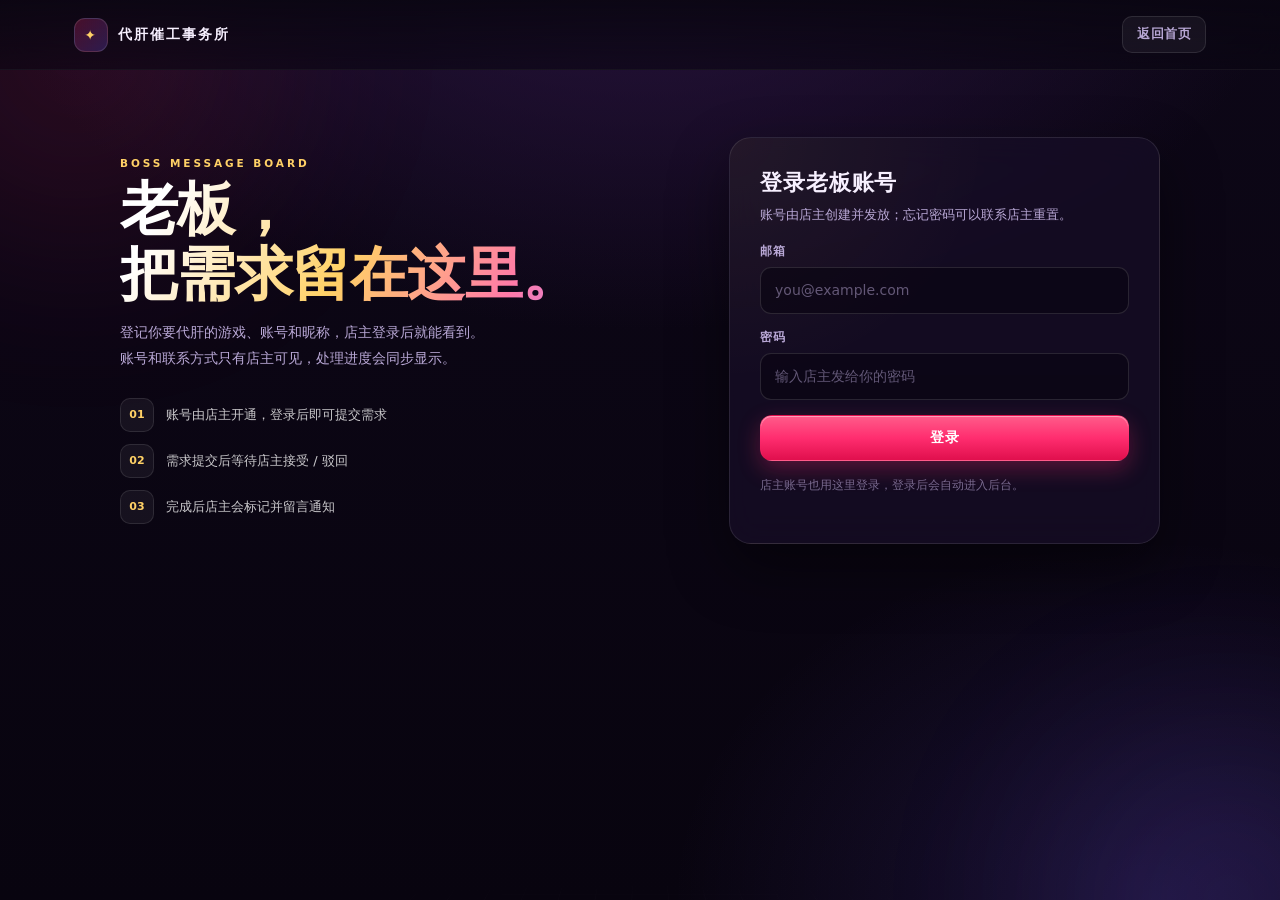
==== messages.html @ 962cdbca "Add files via upload" ====
<!DOCTYPE html>
<html lang="zh-CN">
<head>
  <meta charset="UTF-8">
  <meta name="viewport" content="width=device-width, initial-scale=1, viewport-fit=cover">
  <meta name="theme-color" content="#0a0612">
  <meta name="robots" content="noindex, nofollow">
  <meta name="description" content="老板代肝需求留言板：登记游戏、账号、昵称和需求，店主处理后可查看进度。">
  <link rel="icon" href="data:image/svg+xml,%3Csvg xmlns='http://www.w3.org/2000/svg' viewBox='0 0 32 29'%3E%3Cpath fill='%23ff2d6f' d='M16 28S2 18 2 9.5C2 4.8 5.8 1 10.5 1c2.6 0 4.6 1.2 5.5 2.6C16.9 2.2 18.9 1 21.5 1 26.2 1 30 4.8 30 9.5 30 18 16 28 16 28Z'/%3E%3C/svg%3E">
  <title>老板留言 · 代肝催工事务所</title>
  <link rel="stylesheet" href="messages.css">
</head>
<body>
  <div class="bg" aria-hidden="true">
    <div class="bg-grid"></div>
    <div class="bg-glow g1"></div>
    <div class="bg-glow g2"></div>
  </div>

  <header class="nav">
    <div class="nav-inner">
      <a class="nav-brand" href="index.html">
        <span class="nav-mark">✦</span>
        <span>代肝催工事务所</span>
      </a>
      <div class="nav-right">
        <span class="nav-user" id="navUser" hidden></span>
        <button class="btn btn-ghost btn-sm" id="logoutBtn" type="button" hidden>退出登录</button>
        <a class="btn btn-ghost btn-sm" href="index.html">返回首页</a>
      </div>
    </div>
  </header>

  <main class="page">
    <!-- 载入中 -->
    <section class="panel state-panel" id="loadingView">
      <span class="spinner" aria-hidden="true"></span>
      <p>正在连接留言服务…</p>
    </section>

    <!-- 未登录 -->
    <section class="auth-layout" id="authView" hidden>
      <div class="auth-intro">
        <p class="eyebrow">BOSS MESSAGE BOARD</p>
        <h1>老板，<br>把需求留在这里。</h1>
        <p class="lead">
          登记你要代肝的游戏、账号和昵称，店主登录后就能看到。<br>
          账号和联系方式只有店主可见，处理进度会同步显示。
        </p>
        <ul class="feature-list">
          <li><span>01</span> 账号由店主开通，登录后即可提交需求</li>
          <li><span>02</span> 需求提交后等待店主接受 / 驳回</li>
          <li><span>03</span> 完成后店主会标记并留言通知</li>
        </ul>
      </div>

      <div class="panel auth-panel">
        <h2 class="auth-title">登录老板账号</h2>
        <p class="auth-sub">账号由店主创建并发放；忘记密码可以联系店主重置。</p>

        <form class="form" id="loginForm" novalidate>
          <label class="field">
            <span>邮箱</span>
            <input type="email" name="email" autocomplete="email" placeholder="you@example.com" required>
          </label>
          <label class="field">
            <span>密码</span>
            <input type="password" name="password" autocomplete="current-password" placeholder="输入店主发给你的密码" required>
          </label>
          <button class="btn btn-primary" type="submit">登录</button>
          <p class="form-hint">店主账号也用这里登录，登录后会自动进入后台。</p>
        </form>

        <p class="form-msg" id="authMsg" role="status"></p>
      </div>
    </section>

    <!-- 老板视图 -->
    <section id="bossView" hidden>
      <div class="page-head">
        <div>
          <p class="eyebrow">BOSS CONSOLE</p>
          <h1>老板留言板</h1>
          <p class="page-sub" id="bossWelcome"></p>
        </div>
        <button class="btn btn-ghost" id="bossRefresh" type="button">刷新</button>
      </div>

      <div class="boss-grid">
        <div class="panel form-panel">
          <h2>提交代肝需求</h2>
          <p class="panel-sub">带 <span class="req">*</span> 的为必填；账号信息只有店主能看到。</p>
          <form class="form" id="requestForm" novalidate>
            <div class="field-row">
              <label class="field">
                <span>游戏名称 <span class="req">*</span></span>
                <input type="text" name="game_name" maxlength="40" placeholder="王者荣耀 / 原神 / 三角洲" required>
              </label>
              <label class="field">
                <span>游戏昵称 <span class="req">*</span></span>
                <input type="text" name="game_nickname" maxlength="40" placeholder="游戏里显示的名字" required>
              </label>
            </div>
            <label class="field">
              <span>游戏账号 <span class="req">*</span></span>
              <input type="text" name="game_account" maxlength="80" placeholder="登录用的账号 / 手机号 / UID" required>
            </label>
            <label class="field">
              <span>代肝需求 / 目标</span>
              <textarea name="demand" rows="3" maxlength="500" placeholder="例如：上王者、刷满体力、打完活动、指定段位…"></textarea>
            </label>
            <div class="field-row">
              <label class="field">
                <span>联系方式</span>
                <input type="text" name="contact" maxlength="80" placeholder="微信 / QQ">
              </label>
              <label class="field">
                <span>截止时间</span>
                <input type="date" name="deadline">
              </label>
            </div>
            <label class="field">
              <span>备注 / 截图说明</span>
              <textarea name="note" rows="2" maxlength="500" placeholder="区服、段位、预算或其它说明"></textarea>
            </label>
            <label class="field">
              <span>截图（可选）</span>
              <input type="file" id="requestImage" accept="image/png,image/jpeg,image/webp" class="file-input">
              <small class="form-hint" id="requestImageHint">支持 JPG / PNG / WebP，自动压缩，只有店主能看到。</small>
            </label>
            <button class="btn btn-primary" type="submit">提交需求</button>
            <p class="form-msg" id="requestMsg" role="status"></p>
          </form>
        </div>

        <div class="panel list-panel">
          <div class="list-head">
            <h2>我的需求</h2>
            <span class="count" id="myCount">0 条</span>
          </div>
          <div class="request-list" id="myList">
            <p class="empty">还没有提交过需求。</p>
          </div>
          <div class="load-more">
            <button class="btn btn-ghost btn-sm" id="bossMore" type="button" hidden>加载更多</button>
          </div>
        </div>
      </div>
    </section>

    <!-- 店主后台 -->
    <section id="ownerView" hidden>
      <div class="page-head">
        <div>
          <p class="eyebrow">OWNER DASHBOARD</p>
          <h1>店主后台</h1>
          <p class="page-sub" id="ownerWelcome"></p>
        </div>
        <button class="btn btn-ghost" id="ownerRefresh" type="button">刷新</button>
      </div>

      <div class="admin-bar">
        <div class="filters" id="filters">
          <button class="filter is-active" type="button" data-filter="all">全部 <span id="countAll">0</span></button>
          <button class="filter" type="button" data-filter="pending">待审核 <span id="countPending">0</span></button>
          <button class="filter" type="button" data-filter="accepted">已接受 <span id="countAccepted">0</span></button>
          <button class="filter" type="button" data-filter="rejected">已驳回 <span id="countRejected">0</span></button>
          <button class="filter" type="button" data-filter="completed">已完成 <span id="countCompleted">0</span></button>
        </div>
      </div>

      <div class="panel owner-help">
        <div>
          <b>老板账号由你创建后发放</b>
          <p>在 Supabase 后台打开「Authentication → Users → Add user」，填老板邮箱和密码并勾选 Auto Confirm，然后把邮箱+密码发给老板。老板打开本页登录即可提交需求。</p>
        </div>
        <a class="btn btn-ghost btn-sm" href="https://supabase.com/dashboard/project/hxxqacdeioshtvzhgroj/auth/users" target="_blank" rel="noreferrer">打开用户管理 →</a>
      </div>

      <div class="panel accounts-panel">
        <div class="list-head">
          <h2>老板账号</h2>
          <span class="count" id="bossAccountCount">0 个</span>
        </div>
        <p class="panel-sub">老板忘记密码时，直接这里重置；把新密码发给老板即可。</p>
        <div class="account-list" id="bossAccounts">
          <p class="empty">还没有老板账号。</p>
        </div>
      </div>

      <div class="request-list admin-list" id="adminList">
        <p class="empty">还没有老板留言。</p>
      </div>
      <div class="load-more">
        <button class="btn btn-ghost btn-sm" id="ownerMore" type="button" hidden>加载更多</button>
      </div>
    </section>
  </main>

  <div class="toast" id="toast" role="status" aria-live="polite"></div>

  <div class="modal" id="resetModal" hidden>
    <div class="modal-backdrop" data-close="1"></div>
    <div class="modal-card" role="dialog" aria-modal="true" aria-labelledby="resetTitle">
      <h3 id="resetTitle">重置老板密码</h3>
      <p class="modal-sub" id="resetTarget"></p>
      <form class="form" id="resetForm" novalidate>
        <label class="field">
          <span>新密码</span>
          <input type="password" id="resetPassword" minlength="6" autocomplete="new-password" placeholder="至少 6 位" required>
        </label>
        <label class="field">
          <span>确认新密码</span>
          <input type="password" id="resetConfirm" minlength="6" autocomplete="new-password" placeholder="再输一次" required>
        </label>
        <p class="form-msg" id="resetMsg" role="status"></p>
        <div class="modal-actions">
          <button class="btn btn-ghost" type="button" id="resetCancel">取消</button>
          <button class="btn btn-primary" type="submit">确认重置</button>
        </div>
      </form>
    </div>
  </div>

  <script src="vendor/supabase.js"></script>
  <script src="assets/supabase-config.js"></script>
  <script src="messages.js"></script>
</body>
</html>
---- messages.css ----
/* ============================================================
   老板留言板 / 店主后台
   ============================================================ */

:root {
  --pink: #ff2d6f;
  --pink-soft: #ff7aa8;
  --gold: #ffd166;
  --violet: #7c5cff;
  --mint: #2ee6c5;
  --blue: #6ea8ff;
  --danger: #ff5c7a;
  --ok: #34d399;
  --text: #f7f0ff;
  --muted: #b9a8d6;
  --panel: rgba(22, 13, 38, 0.78);
  --line: rgba(255, 255, 255, 0.1);
}

* { box-sizing: border-box; }

[hidden] { display: none !important; }

html { height: 100%; }

body {
  margin: 0;
  min-height: 100vh;
  min-height: 100svh;
  color: var(--text);
  font-family: "Segoe UI", "Microsoft YaHei", "PingFang SC", "Hiragino Sans GB", system-ui, -apple-system, sans-serif;
  background:
    radial-gradient(1100px 700px at 50% -10%, #2a1440 0%, transparent 60%),
    radial-gradient(800px 600px at 90% 100%, rgba(124, 92, 255, 0.16) 0%, transparent 60%),
    linear-gradient(180deg, #0d0717 0%, #08040f 100%);
  -webkit-font-smoothing: antialiased;
}

.bg {
  position: fixed;
  inset: 0;
  z-index: -1;
  overflow: hidden;
  pointer-events: none;
}

.bg-grid {
  position: absolute;
  left: -20%;
  right: -20%;
  bottom: -12%;
  height: 85%;
  background-image:
    linear-gradient(rgba(255, 255, 255, 0.05) 1px, transparent 1px),
    linear-gradient(90deg, rgba(255, 255, 255, 0.05) 1px, transparent 1px);
  background-size: 52px 52px;
  transform: perspective(700px) rotateX(62deg);
  transform-origin: 50% 100%;
  -webkit-mask-image: radial-gradient(ellipse 62% 72% at 50% 100%, #000 18%, transparent 72%);
  mask-image: radial-gradient(ellipse 62% 72% at 50% 100%, #000 18%, transparent 72%);
  opacity: 0.55;
}

.bg-glow {
  position: absolute;
  border-radius: 50%;
  filter: blur(100px);
  opacity: 0.4;
}

.bg-glow.g1 {
  width: 44vmax;
  height: 44vmax;
  left: -16vmax;
  top: -18vmax;
  background: radial-gradient(circle, rgba(255, 45, 111, 0.5), transparent 65%);
}

.bg-glow.g2 {
  width: 40vmax;
  height: 40vmax;
  right: -16vmax;
  bottom: -20vmax;
  background: radial-gradient(circle, rgba(124, 92, 255, 0.5), transparent 65%);
}

/* ============ 顶部导航 ============ */

.nav {
  position: sticky;
  top: 0;
  z-index: 30;
  width: 100%;
  background: linear-gradient(180deg, rgba(10, 6, 18, 0.92), rgba(10, 6, 18, 0.6));
  backdrop-filter: blur(14px);
  -webkit-backdrop-filter: blur(14px);
  border-bottom: 1px solid rgba(255, 255, 255, 0.05);
}

.nav-inner {
  display: flex;
  align-items: center;
  justify-content: space-between;
  gap: 14px;
  max-width: 1180px;
  margin: 0 auto;
  padding: 16px 24px;
}

.nav-brand {
  display: inline-flex;
  align-items: center;
  gap: 10px;
  color: var(--text);
  text-decoration: none;
  font-size: 14px;
  font-weight: 800;
  letter-spacing: 0.14em;
  white-space: nowrap;
}

.nav-mark {
  display: grid;
  place-items: center;
  width: 34px;
  height: 34px;
  border-radius: 11px;
  color: var(--gold);
  background: linear-gradient(135deg, rgba(255, 45, 111, 0.24), rgba(124, 92, 255, 0.24));
  border: 1px solid rgba(255, 255, 255, 0.12);
}

.nav-right {
  display: flex;
  align-items: center;
  gap: 9px;
  min-width: 0;
}

.nav-user {
  max-width: 240px;
  overflow: hidden;
  text-overflow: ellipsis;
  white-space: nowrap;
  font-size: 12.5px;
  color: var(--muted);
  padding: 7px 12px;
  border-radius: 999px;
  border: 1px solid var(--line);
  background: rgba(255, 255, 255, 0.04);
}

/* ============ 通用 ============ */

.page {
  position: relative;
  max-width: 1180px;
  margin: 0 auto;
  padding: 22px 24px 80px;
}

.panel {
  border-radius: 22px;
  border: 1px solid var(--line);
  background:
    radial-gradient(120% 120% at 0% 0%, rgba(255, 209, 102, 0.06), transparent 50%),
    var(--panel);
  box-shadow: 0 24px 60px rgba(0, 0, 0, 0.45);
  backdrop-filter: blur(16px);
  -webkit-backdrop-filter: blur(16px);
}

.eyebrow {
  margin: 0 0 8px;
  font-size: 10.5px;
  font-weight: 800;
  letter-spacing: 0.28em;
  color: var(--gold);
}

h1, h2, h3, p { margin-top: 0; }

h1 {
  margin-bottom: 12px;
  font-size: clamp(28px, 4vw, 44px);
  line-height: 1.15;
  letter-spacing: -0.01em;
}

h2 {
  margin-bottom: 4px;
  font-size: 19px;
  letter-spacing: 0.04em;
}

.page-head {
  display: flex;
  align-items: flex-end;
  justify-content: space-between;
  gap: 18px;
  margin-bottom: 22px;
}

.page-head h1 { margin-bottom: 6px; }

.page-sub {
  margin: 0;
  color: var(--muted);
  font-size: 13.5px;
  line-height: 1.6;
}

.panel-sub {
  margin: 4px 0 18px;
  color: var(--muted);
  font-size: 12.5px;
  line-height: 1.6;
}

.req { color: var(--pink-soft); }

.empty {
  margin: 0;
  padding: 28px 8px;
  text-align: center;
  color: var(--muted);
  font-size: 13px;
}

.count {
  color: var(--muted);
  font-size: 12px;
}

/* ============ 按钮 ============ */

.btn {
  display: inline-flex;
  align-items: center;
  justify-content: center;
  gap: 8px;
  padding: 12px 20px;
  border-radius: 12px;
  border: 1px solid transparent;
  font-family: inherit;
  font-size: 14px;
  font-weight: 700;
  letter-spacing: 0.04em;
  cursor: pointer;
  text-decoration: none;
  transition: transform 0.12s ease, filter 0.2s ease, background 0.2s ease, border-color 0.2s ease;
}

.btn:active { transform: translateY(1px); }

.btn:disabled {
  opacity: 0.55;
  cursor: not-allowed;
  transform: none;
}

.btn-primary {
  width: 100%;
  padding: 13px 20px;
  color: #fff;
  background: linear-gradient(180deg, #ff5c8a, #ff2d6f 50%, #e00f4d);
  box-shadow: 0 8px 22px rgba(255, 45, 111, 0.3), inset 0 1px 0 rgba(255, 255, 255, 0.4);
}

.btn-primary:hover { filter: brightness(1.08); }

.btn-ghost {
  color: var(--muted);
  background: rgba(255, 255, 255, 0.05);
  border-color: var(--line);
}

.btn-ghost:hover {
  color: #fff;
  border-color: rgba(255, 255, 255, 0.25);
  background: rgba(255, 255, 255, 0.08);
}

.btn-sm {
  padding: 9px 14px;
  border-radius: 10px;
  font-size: 12.5px;
}

.btn-ok {
  color: #031a13;
  background: linear-gradient(180deg, #6ff0c7, #34d399);
  border-color: rgba(52, 211, 153, 0.5);
}

.btn-blue {
  color: #06152b;
  background: linear-gradient(180deg, #9cc5ff, #6ea8ff);
  border-color: rgba(110, 168, 255, 0.5);
}

.btn-danger {
  color: #fff;
  background: linear-gradient(180deg, #ff7d96, #ff4d6d);
  border-color: rgba(255, 92, 122, 0.5);
}

/* ============ 表单 ============ */

.form {
  display: flex;
  flex-direction: column;
  gap: 15px;
}

.field {
  display: flex;
  flex-direction: column;
  gap: 7px;
  min-width: 0;
}

.field > span {
  font-size: 12px;
  font-weight: 700;
  letter-spacing: 0.06em;
  color: var(--muted);
}

.field input,
.field textarea,
.req-note-input {
  width: 100%;
  padding: 12px 14px;
  border-radius: 11px;
  border: 1px solid rgba(255, 255, 255, 0.12);
  background: rgba(8, 4, 16, 0.55);
  color: var(--text);
  font-family: inherit;
  font-size: 14px;
  line-height: 1.5;
  outline: none;
  transition: border-color 0.2s ease, box-shadow 0.2s ease, background 0.2s ease;
}

.field input::placeholder,
.field textarea::placeholder,
.req-note-input::placeholder {
  color: rgba(185, 168, 214, 0.5);
}

.field input:focus,
.field textarea:focus,
.req-note-input:focus {
  border-color: rgba(255, 122, 168, 0.7);
  box-shadow: 0 0 0 3px rgba(255, 45, 111, 0.15);
  background: rgba(8, 4, 16, 0.8);
}

.field textarea { resize: vertical; }

.file-input {
  padding: 10px 12px;
  cursor: pointer;
  color: var(--muted);
  font-size: 12px;
}

.file-input::file-selector-button {
  margin-right: 10px;
  padding: 7px 12px;
  border: 1px solid rgba(255, 255, 255, 0.16);
  border-radius: 8px;
  background: rgba(255, 255, 255, 0.07);
  color: var(--text);
  font-family: inherit;
  font-size: 12px;
  cursor: pointer;
}

.file-input::file-selector-button:hover {
  background: rgba(255, 255, 255, 0.12);
}

.load-more {
  display: flex;
  justify-content: center;
  margin-top: 14px;
}

.req-image { margin-top: 10px; }

.req-image img {
  display: block;
  width: min(100%, 380px);
  max-height: 260px;
  object-fit: cover;
  border-radius: 10px;
  border: 1px solid rgba(255, 255, 255, 0.12);
}

.review-box {
  margin: 12px 0;
  padding: 12px;
  border-radius: 12px;
  border: 1px solid rgba(255, 209, 102, 0.18);
  background: rgba(255, 209, 102, 0.045);
}

.review-title {
  margin-bottom: 8px;
  font-size: 11px;
  letter-spacing: 0.14em;
  color: var(--gold);
}

.review-stars {
  display: flex;
  gap: 4px;
  margin-bottom: 8px;
}

.review-stars button {
  padding: 0 2px;
  border: 0;
  background: transparent;
  color: rgba(255, 255, 255, 0.2);
  font-size: 22px;
  line-height: 1;
  cursor: pointer;
  transition: color 0.15s ease, transform 0.15s ease;
}

.review-stars button:hover,
.review-stars button.is-on {
  color: var(--gold);
  transform: translateY(-1px);
}

.review-text {
  width: 100%;
  min-height: 54px;
  margin-bottom: 8px;
  padding: 9px 11px;
  border-radius: 9px;
  border: 1px solid rgba(255, 255, 255, 0.12);
  background: rgba(8, 4, 16, 0.55);
  color: var(--text);
  font-family: inherit;
  font-size: 12.5px;
  resize: vertical;
}

.review-view {
  margin: 12px 0;
  padding: 10px 12px;
  border-radius: 10px;
  border: 1px solid rgba(255, 209, 102, 0.16);
  background: rgba(255, 209, 102, 0.05);
  font-size: 12.5px;
  line-height: 1.6;
}

.review-view b {
  display: block;
  margin-bottom: 3px;
  color: var(--gold);
  font-size: 11px;
  letter-spacing: 0.1em;
}

.review-view .review-score {
  margin-left: 8px;
  color: var(--gold);
  font-size: 13px;
  letter-spacing: 0.05em;
}

.field-row {
  display: grid;
  grid-template-columns: 1fr 1fr;
  gap: 14px;
}

.form-hint {
  margin: 0;
  font-size: 11.5px;
  line-height: 1.6;
  color: rgba(185, 168, 214, 0.6);
}

.form-msg {
  margin: 0;
  min-height: 18px;
  font-size: 12.5px;
  line-height: 1.5;
  color: var(--muted);
}

.form-msg.is-error { color: #ff8aa0; }
.form-msg.is-ok { color: var(--mint); }

/* ============ 登录 / 注册 ============ */

.auth-layout {
  display: grid;
  grid-template-columns: minmax(0, 1.05fr) minmax(0, 0.85fr);
  align-items: center;
  gap: clamp(28px, 6vw, 80px);
  max-width: 1040px;
  margin: 0 auto;
  padding: clamp(22px, 5vh, 60px) 0 40px;
}

.auth-intro h1 {
  font-size: clamp(34px, 5vw, 58px);
  line-height: 1.12;
  background: linear-gradient(120deg, #fff 10%, #ffd166 45%, #ff7aa8 75%, #b98bff 100%);
  -webkit-background-clip: text;
  background-clip: text;
  color: transparent;
}

.auth-intro .lead {
  max-width: 460px;
  color: var(--muted);
  font-size: 14px;
  line-height: 1.9;
}

.feature-list {
  margin: 26px 0 0;
  padding: 0;
  list-style: none;
  display: flex;
  flex-direction: column;
  gap: 12px;
}

.feature-list li {
  display: flex;
  align-items: center;
  gap: 12px;
  font-size: 13px;
  color: rgba(255, 255, 255, 0.78);
}

.feature-list span {
  display: grid;
  place-items: center;
  flex: none;
  width: 34px;
  height: 34px;
  border-radius: 10px;
  background: rgba(255, 255, 255, 0.05);
  border: 1px solid var(--line);
  color: var(--gold);
  font-size: 11px;
  font-weight: 800;
}

.auth-panel {
  width: 100%;
  max-width: 470px;
  margin-left: auto;
  padding: clamp(22px, 3vw, 30px);
}

.auth-title {
  margin: 0 0 6px;
  font-size: 22px;
  letter-spacing: 0.04em;
}

.auth-sub {
  margin: 0 0 18px;
  color: var(--muted);
  font-size: 12.5px;
  line-height: 1.7;
}

.tabs {
  display: grid;
  grid-template-columns: 1fr 1fr;
  gap: 4px;
  padding: 4px;
  margin-bottom: 20px;
  border-radius: 12px;
  background: rgba(8, 4, 16, 0.5);
  border: 1px solid var(--line);
}

.tab {
  padding: 10px;
  border: 0;
  border-radius: 9px;
  background: transparent;
  color: var(--muted);
  font-family: inherit;
  font-size: 13.5px;
  font-weight: 700;
  cursor: pointer;
  transition: background 0.2s ease, color 0.2s ease;
}

.tab.is-active {
  color: #fff;
  background: linear-gradient(180deg, rgba(255, 92, 138, 0.28), rgba(255, 45, 111, 0.16));
  box-shadow: inset 0 0 0 1px rgba(255, 122, 168, 0.35);
}

/* ============ 老板视图 ============ */

.boss-grid {
  display: grid;
  grid-template-columns: minmax(0, 420px) minmax(0, 1fr);
  align-items: start;
  gap: 20px;
}

.form-panel {
  padding: 24px;
  position: sticky;
  top: 84px;
}

.list-panel {
  padding: 24px;
  min-height: 320px;
}

.list-head {
  display: flex;
  align-items: center;
  justify-content: space-between;
  gap: 12px;
  margin-bottom: 16px;
}

.list-head h2 { margin: 0; }

.request-list {
  display: flex;
  flex-direction: column;
  gap: 14px;
}

/* ============ 需求卡片 ============ */

.req-card {
  position: relative;
  padding: 18px 18px 14px;
  border-radius: 16px;
  border: 1px solid rgba(255, 255, 255, 0.1);
  background: rgba(255, 255, 255, 0.035);
  overflow: hidden;
}

.req-card::before {
  content: "";
  position: absolute;
  left: 0;
  top: 0;
  bottom: 0;
  width: 3px;
  background: var(--muted);
  opacity: 0.5;
}

.req-card[data-status="pending"]::before { background: var(--gold); opacity: 1; }
.req-card[data-status="accepted"]::before { background: var(--blue); opacity: 1; }
.req-card[data-status="rejected"]::before { background: var(--danger); opacity: 1; }
.req-card[data-status="completed"]::before { background: var(--ok); opacity: 1; }

.req-top {
  display: flex;
  align-items: flex-start;
  justify-content: space-between;
  gap: 12px;
  margin-bottom: 12px;
}

.req-game {
  font-size: 15.5px;
  font-weight: 800;
  letter-spacing: 0.02em;
}

.req-nick {
  color: var(--pink-soft);
  font-weight: 700;
}

.req-sub {
  margin-top: 4px;
  font-size: 11.5px;
  color: var(--muted);
  word-break: break-all;
}

.req-sub b { color: rgba(255, 255, 255, 0.85); }

.badge {
  flex: none;
  padding: 5px 10px;
  border-radius: 999px;
  font-size: 11px;
  font-weight: 800;
  letter-spacing: 0.06em;
  white-space: nowrap;
  border: 1px solid transparent;
}

.badge-pending { color: #ffe3a6; background: rgba(255, 209, 102, 0.12); border-color: rgba(255, 209, 102, 0.3); }
.badge-accepted { color: #cfe2ff; background: rgba(110, 168, 255, 0.14); border-color: rgba(110, 168, 255, 0.3); }
.badge-rejected { color: #ffc2ce; background: rgba(255, 92, 122, 0.14); border-color: rgba(255, 92, 122, 0.3); }
.badge-completed { color: #b6f7e3; background: rgba(52, 211, 153, 0.14); border-color: rgba(52, 211, 153, 0.3); }

.req-fields {
  display: grid;
  grid-template-columns: 1fr 1fr;
  gap: 9px 16px;
  margin-bottom: 12px;
}

.req-field {
  min-width: 0;
  font-size: 12.5px;
  line-height: 1.55;
}

.req-field.wide { grid-column: 1 / -1; }

.req-field > span {
  display: block;
  margin-bottom: 2px;
  font-size: 10.5px;
  letter-spacing: 0.14em;
  color: rgba(185, 168, 214, 0.65);
}

.req-field > b {
  display: block;
  font-weight: 500;
  color: rgba(255, 255, 255, 0.9);
  word-break: break-word;
  white-space: pre-wrap;
}

.req-field > b.is-empty {
  color: rgba(185, 168, 214, 0.4);
  font-weight: 400;
}

.req-note {
  margin: 0 0 12px;
  padding: 10px 12px;
  border-radius: 10px;
  background: rgba(255, 209, 102, 0.06);
  border: 1px solid rgba(255, 209, 102, 0.16);
  font-size: 12.5px;
  line-height: 1.6;
  color: rgba(255, 255, 255, 0.85);
  white-space: pre-wrap;
  word-break: break-word;
}

.req-note b {
  color: var(--gold);
  font-size: 11px;
  letter-spacing: 0.1em;
  display: block;
  margin-bottom: 3px;
}

.req-actions {
  display: flex;
  flex-direction: column;
  gap: 10px;
  padding-top: 12px;
  border-top: 1px dashed rgba(255, 255, 255, 0.1);
  margin-bottom: 12px;
}

.req-note-input {
  min-height: 64px;
  font-size: 12.5px;
  padding: 10px 12px;
}

.req-btns {
  display: flex;
  flex-wrap: wrap;
  gap: 8px;
}

.req-footer {
  display: flex;
  flex-wrap: wrap;
  gap: 6px 14px;
  font-size: 11px;
  color: rgba(185, 168, 214, 0.55);
}

/* ============ 店主后台 ============ */

.owner-help {
  display: flex;
  align-items: center;
  justify-content: space-between;
  gap: 18px;
  margin-bottom: 16px;
  padding: 15px 18px;
  border-color: rgba(255, 209, 102, 0.22);
  background:
    radial-gradient(120% 160% at 0% 0%, rgba(255, 209, 102, 0.1), transparent 55%),
    var(--panel);
}

.owner-help b {
  display: block;
  margin-bottom: 4px;
  color: var(--gold);
  font-size: 13px;
  letter-spacing: 0.04em;
}

.owner-help p {
  margin: 0;
  color: var(--muted);
  font-size: 12px;
  line-height: 1.7;
}

.owner-help .btn { flex: none; }

/* 老板账号 */
.accounts-panel {
  margin-bottom: 16px;
  padding: 18px 20px;
}

.accounts-panel .panel-sub { margin-bottom: 12px; }

.account-list {
  display: flex;
  flex-direction: column;
  gap: 8px;
}

.account-row {
  display: flex;
  align-items: center;
  justify-content: space-between;
  gap: 12px;
  padding: 10px 12px;
  border-radius: 12px;
  border: 1px solid rgba(255, 255, 255, 0.08);
  background: rgba(255, 255, 255, 0.03);
}

.account-main { min-width: 0; }

.account-name {
  font-size: 13.5px;
  font-weight: 700;
  color: rgba(255, 255, 255, 0.92);
}

.account-email {
  margin-top: 2px;
  font-size: 11.5px;
  color: var(--muted);
  word-break: break-all;
}

.account-row .btn { flex: none; }

/* 重置密码弹窗 */
.modal {
  position: fixed;
  inset: 0;
  z-index: 80;
  display: grid;
  place-items: center;
  padding: 20px;
}

.modal-backdrop {
  position: absolute;
  inset: 0;
  background: rgba(4, 2, 10, 0.74);
  backdrop-filter: blur(6px);
  -webkit-backdrop-filter: blur(6px);
}

.modal-card {
  position: relative;
  width: min(92vw, 430px);
  padding: 22px;
  border-radius: 18px;
  border: 1px solid var(--line);
  background:
    radial-gradient(120% 140% at 0% 0%, rgba(255, 209, 102, 0.1), transparent 50%),
    var(--panel);
  box-shadow: 0 30px 80px rgba(0, 0, 0, 0.7);
}

.modal-card h3 {
  margin: 0 0 6px;
  font-size: 18px;
  letter-spacing: 0.04em;
}

.modal-sub {
  margin: 0 0 16px;
  color: var(--muted);
  font-size: 12.5px;
  line-height: 1.6;
  word-break: break-all;
}

.modal-actions {
  display: flex;
  justify-content: flex-end;
  gap: 10px;
  margin-top: 2px;
}

.modal-actions .btn { width: auto; }

.admin-bar {
  display: flex;
  align-items: center;
  justify-content: space-between;
  gap: 12px;
  margin-bottom: 18px;
}

.filters {
  display: flex;
  flex-wrap: wrap;
  gap: 7px;
}

.filter {
  display: inline-flex;
  align-items: center;
  gap: 7px;
  padding: 8px 13px;
  border-radius: 999px;
  border: 1px solid var(--line);
  background: rgba(255, 255, 255, 0.04);
  color: var(--muted);
  font-family: inherit;
  font-size: 12px;
  font-weight: 700;
  cursor: pointer;
  transition: color 0.2s ease, background 0.2s ease, border-color 0.2s ease;
}

.filter span {
  color: rgba(255, 255, 255, 0.65);
  font-weight: 800;
}

.filter:hover { color: #fff; border-color: rgba(255, 255, 255, 0.25); }

.filter.is-active {
  color: #fff;
  border-color: rgba(255, 122, 168, 0.6);
  background: rgba(255, 45, 111, 0.14);
}

.admin-list {
  display: grid;
  grid-template-columns: repeat(auto-fill, minmax(min(100%, 430px), 1fr));
  gap: 16px;
  align-items: start;
}

.admin-list .req-card { height: 100%; }

/* ============ 载入 / Toast ============ */

.state-panel {
  max-width: 420px;
  margin: 14vh auto 0;
  padding: 34px 26px;
  text-align: center;
  color: var(--muted);
  font-size: 13px;
}

.state-panel p { margin: 14px 0 0; }

.spinner {
  display: inline-block;
  width: 26px;
  height: 26px;
  border-radius: 50%;
  border: 2px solid rgba(255, 255, 255, 0.15);
  border-top-color: var(--pink-soft);
  animation: spin 0.8s linear infinite;
}

@keyframes spin { to { transform: rotate(360deg); } }

.toast {
  position: fixed;
  left: 50%;
  bottom: 28px;
  z-index: 60;
  max-width: min(92vw, 420px);
  padding: 11px 18px;
  border-radius: 12px;
  border: 1px solid rgba(255, 209, 102, 0.3);
  background: rgba(20, 12, 34, 0.95);
  color: var(--text);
  font-size: 13px;
  line-height: 1.5;
  text-align: center;
  opacity: 0;
  transform: translate(-50%, 12px);
  transition: opacity 0.22s ease, transform 0.22s ease;
  pointer-events: none;
  box-shadow: 0 16px 40px rgba(0, 0, 0, 0.5);
}

.toast.is-show {
  opacity: 1;
  transform: translate(-50%, 0);
}

.toast.is-error { border-color: rgba(255, 92, 122, 0.45); }

/* ============ 响应式 ============ */

@media (max-width: 980px) {
  .auth-layout {
    grid-template-columns: 1fr;
    max-width: 560px;
    gap: 30px;
    padding-top: 18px;
  }

  .auth-panel { order: 1; margin: 0 auto; max-width: 100%; }
  .auth-intro { order: 2; }

  .auth-intro h1 { font-size: clamp(32px, 8vw, 46px); }
  .auth-intro .lead { max-width: none; }

  .boss-grid { grid-template-columns: 1fr; }
  .form-panel { position: static; }
  .admin-list { grid-template-columns: 1fr; }
}

@media (max-width: 620px) {
  .nav-inner { padding: 13px 14px; }
  .nav-brand { font-size: 12.5px; letter-spacing: 0.08em; }
  .nav-mark { width: 30px; height: 30px; border-radius: 9px; }
  .nav-user { max-width: 120px; font-size: 11px; padding: 6px 9px; }
  .btn-sm { padding: 8px 11px; font-size: 11.5px; }

  .page { padding: 16px 14px 70px; }
  .page-head { align-items: flex-start; margin-bottom: 18px; }
  .page-head h1 { font-size: 26px; }
  .page-sub { font-size: 12.5px; }

  .auth-panel { padding: 20px 18px; }
  .field-row { grid-template-columns: 1fr; gap: 12px; }
  .req-fields { grid-template-columns: 1fr; gap: 8px; }
  .form-panel, .list-panel { padding: 18px; }
  .req-card { padding: 16px 15px 12px; }
  .filters { gap: 6px; }
  .filter { padding: 7px 10px; font-size: 11px; }
  .owner-help { flex-direction: column; align-items: flex-start; gap: 10px; }
}

@media (prefers-reduced-motion: reduce) {
  *, *::before, *::after {
    animation-duration: 0.01ms !important;
    transition-duration: 0.01ms !important;
  }
}
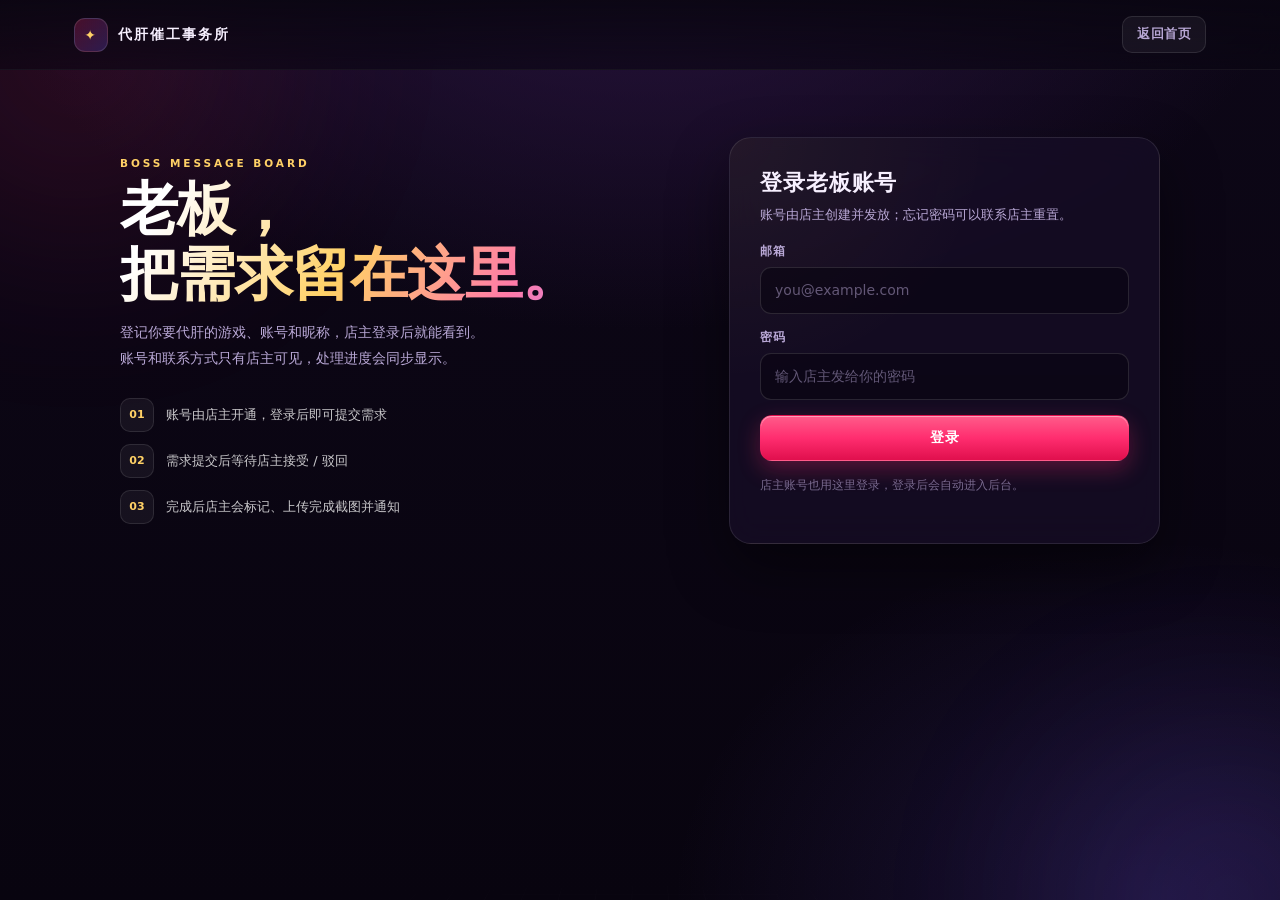
==== commit dee9db27: "Add files via upload" ====
--- a/messages.html
+++ b/messages.html
@@ -50,7 +50,7 @@
         <ul class="feature-list">
           <li><span>01</span> 账号由店主开通，登录后即可提交需求</li>
           <li><span>02</span> 需求提交后等待店主接受 / 驳回</li>
-          <li><span>03</span> 完成后店主会标记并留言通知</li>
+          <li><span>03</span> 完成后店主会标记、上传完成截图并通知</li>
         </ul>
       </div>
 
@@ -159,6 +159,29 @@
         <button class="btn btn-ghost" id="ownerRefresh" type="button">刷新</button>
       </div>
 
+      <div class="panel stats-panel">
+        <div class="list-head">
+          <h2>数据统计</h2>
+          <div class="stats-actions">
+            <span id="statsUpdated" class="count"></span>
+            <button class="btn btn-ghost btn-sm" id="exportCsv" type="button">导出需求 CSV</button>
+          </div>
+        </div>
+        <div class="stat-cards" id="statCards">
+          <p class="empty">加载中…</p>
+        </div>
+        <div class="stats-cols">
+          <div class="stats-block">
+            <h3>最近 7 天催更</h3>
+            <div class="chart" id="urgeChart"></div>
+          </div>
+          <div class="stats-block">
+            <h3>游戏分布</h3>
+            <div id="gameStats" class="game-stats"></div>
+          </div>
+        </div>
+      </div>
+
       <div class="admin-bar">
         <div class="filters" id="filters">
           <button class="filter is-active" type="button" data-filter="all">全部 <span id="countAll">0</span></button>
@@ -169,10 +192,19 @@
         </div>
       </div>
 
+      <div class="cleanup-bar" id="cleanupBar">
+        <span class="cleanup-label">清理数据</span>
+        <button class="btn btn-ghost btn-sm" type="button" data-clear="completed">清空已完成 <b data-clear-count="completed">0</b></button>
+        <button class="btn btn-ghost btn-sm" type="button" data-clear="rejected">清空已驳回 <b data-clear-count="rejected">0</b></button>
+        <button class="btn btn-ghost btn-sm" type="button" data-clear="accepted">清空已接受 <b data-clear-count="accepted">0</b></button>
+        <button class="btn btn-ghost btn-sm clear-all" type="button" data-clear="all">清空全部 <b data-clear-count="all">0</b></button>
+        <span class="cleanup-tip">删除后不可恢复，截图和评价会一起删</span>
+      </div>
+
       <div class="panel owner-help">
         <div>
           <b>老板账号由你创建后发放</b>
-          <p>在 Supabase 后台打开「Authentication → Users → Add user」，填老板邮箱和密码并勾选 Auto Confirm，然后把邮箱+密码发给老板。老板打开本页登录即可提交需求。</p>
+          <p>在 Supabase 后台打开「Authentication → Users → Add user」，填老板邮箱和密码并勾选 Auto Confirm，然后把邮箱+密码发给老板。老板打开本页登录即可提交需求。接受或完成需求后，可以在卡片里上传完成截图，老板刷新即可看到。</p>
         </div>
         <a class="btn btn-ghost btn-sm" href="https://supabase.com/dashboard/project/hxxqacdeioshtvzhgroj/auth/users" target="_blank" rel="noreferrer">打开用户管理 →</a>
       </div>
--- a/messages.css
+++ b/messages.css
@@ -388,15 +388,133 @@
   margin-top: 14px;
 }
 
-.req-image { margin-top: 10px; }
-
-.req-image img {
+/* 原始截图 / 完成截图 */
+.shots {
+  display: flex;
+  flex-direction: column;
+  gap: 12px;
+  margin: 10px 0 12px;
+}
+
+.shot-group {
+  display: flex;
+  flex-direction: column;
+  gap: 7px;
+}
+
+.shot-title {
+  display: flex;
+  flex-wrap: wrap;
+  align-items: baseline;
+  gap: 4px 8px;
+  font-size: 11px;
+  letter-spacing: 0.1em;
+  color: var(--muted);
+}
+
+.shot-title span {
+  font-weight: 700;
+  color: rgba(255, 255, 255, 0.82);
+}
+
+.shot-title em {
+  font-style: normal;
+  font-size: 10.5px;
+  letter-spacing: 0.02em;
+  color: rgba(185, 168, 214, 0.55);
+}
+
+.shot-grid {
+  display: grid;
+  grid-template-columns: repeat(auto-fill, minmax(105px, 1fr));
+  gap: 8px;
+}
+
+.shot {
+  position: relative;
+  margin: 0;
+  aspect-ratio: 4 / 3;
+  border-radius: 10px;
+  overflow: hidden;
+  border: 1px solid rgba(255, 255, 255, 0.12);
+  background: rgba(8, 4, 16, 0.5);
+}
+
+.shot a {
   display: block;
-  width: min(100%, 380px);
-  max-height: 260px;
+  width: 100%;
+  height: 100%;
+}
+
+.shot img {
+  display: block;
+  width: 100%;
+  height: 100%;
   object-fit: cover;
+  transition: transform 0.2s ease;
+}
+
+.shot a:hover img { transform: scale(1.04); }
+
+.shot-del {
+  position: absolute;
+  right: 5px;
+  bottom: 5px;
+  padding: 4px 8px;
+  border: 1px solid rgba(255, 92, 122, 0.5);
+  border-radius: 7px;
+  background: rgba(10, 6, 18, 0.82);
+  color: #ffb3c9;
+  font-family: inherit;
+  font-size: 10.5px;
+  font-weight: 700;
+  cursor: pointer;
+}
+
+.shot-del:hover {
+  background: rgba(255, 45, 111, 0.9);
+  color: #fff;
+}
+
+.shot-broken {
+  display: grid;
+  place-items: center;
+  width: 100%;
+  height: 100%;
+  color: var(--muted);
+  font-size: 11px;
+}
+
+.shot-empty {
+  margin: 0;
+  padding: 10px 12px;
+  border-radius: 9px;
+  border: 1px dashed rgba(255, 255, 255, 0.12);
+  color: rgba(185, 168, 214, 0.55);
+  font-size: 11.5px;
+}
+
+.result-upload {
+  display: flex;
+  flex-wrap: wrap;
+  align-items: center;
+  gap: 8px;
+  margin-top: 8px;
+  padding: 10px;
   border-radius: 10px;
-  border: 1px solid rgba(255, 255, 255, 0.12);
+  border: 1px dashed rgba(110, 168, 255, 0.28);
+  background: rgba(110, 168, 255, 0.05);
+}
+
+.result-upload .file-input {
+  flex: 1 1 160px;
+  min-width: 0;
+  font-size: 11px;
+}
+
+.result-upload .form-hint,
+.result-upload .form-msg {
+  width: 100%;
 }
 
 .review-box {
@@ -797,9 +915,14 @@
 .req-footer {
   display: flex;
   flex-wrap: wrap;
+  align-items: center;
   gap: 6px 14px;
   font-size: 11px;
   color: rgba(185, 168, 214, 0.55);
+}
+
+.req-footer [data-delete] {
+  margin-left: auto;
 }
 
 /* ============ 店主后台 ============ */
@@ -929,12 +1052,169 @@
 
 .modal-actions .btn { width: auto; }
 
+/* 数据统计 */
+.stats-panel {
+  margin-bottom: 16px;
+  padding: 18px 20px;
+}
+
+.stats-actions {
+  display: flex;
+  align-items: center;
+  gap: 12px;
+}
+
+.stat-cards {
+  display: grid;
+  grid-template-columns: repeat(auto-fit, minmax(130px, 1fr));
+  gap: 8px;
+  margin-bottom: 16px;
+}
+
+.stat-card {
+  padding: 10px 12px;
+  border-radius: 11px;
+  border: 1px solid rgba(255, 255, 255, 0.08);
+  background: rgba(255, 255, 255, 0.03);
+}
+
+.stat-card .stat-k {
+  font-size: 10px;
+  letter-spacing: 0.12em;
+  color: var(--muted);
+}
+
+.stat-card .stat-v {
+  margin-top: 3px;
+  font-size: 22px;
+  font-weight: 800;
+  line-height: 1.1;
+  color: #fff;
+}
+
+.stat-card .stat-s {
+  margin-top: 2px;
+  font-size: 10.5px;
+  color: rgba(185, 168, 214, 0.6);
+}
+
+.stats-cols {
+  display: grid;
+  grid-template-columns: 1.2fr 1fr;
+  gap: 18px;
+}
+
+.stats-block h3 {
+  margin: 0 0 10px;
+  font-size: 10.5px;
+  font-weight: 800;
+  letter-spacing: 0.16em;
+  color: var(--muted);
+}
+
+.chart {
+  display: flex;
+  align-items: flex-end;
+  gap: 8px;
+  height: 92px;
+}
+
+.chart-col {
+  flex: 1;
+  display: flex;
+  flex-direction: column;
+  align-items: center;
+  justify-content: flex-end;
+  gap: 5px;
+  height: 100%;
+  min-width: 0;
+}
+
+.chart-bar {
+  width: 100%;
+  max-width: 34px;
+  min-height: 2px;
+  border-radius: 4px 4px 2px 2px;
+  background: linear-gradient(180deg, #ff7aa8, #ff2d6f);
+  box-shadow: 0 0 12px rgba(255, 45, 111, 0.25);
+}
+
+.chart-label {
+  font-size: 9px;
+  color: rgba(185, 168, 214, 0.6);
+  white-space: nowrap;
+}
+
+.game-stats {
+  display: flex;
+  flex-direction: column;
+  gap: 7px;
+}
+
+.game-row {
+  display: flex;
+  align-items: center;
+  justify-content: space-between;
+  gap: 10px;
+  padding: 7px 9px;
+  border-radius: 8px;
+  background: rgba(255, 255, 255, 0.03);
+  font-size: 11.5px;
+  color: rgba(255, 255, 255, 0.82);
+}
+
+.game-row span:last-child {
+  color: var(--gold);
+  font-weight: 700;
+}
+
 .admin-bar {
   display: flex;
   align-items: center;
   justify-content: space-between;
   gap: 12px;
+  margin-bottom: 12px;
+}
+
+.cleanup-bar {
+  display: flex;
+  flex-wrap: wrap;
+  align-items: center;
+  gap: 6px;
   margin-bottom: 18px;
+  padding: 10px 12px;
+  border: 1px solid rgba(255, 45, 111, 0.12);
+  border-radius: 12px;
+  background: rgba(255, 45, 111, 0.035);
+}
+
+.cleanup-label {
+  margin-right: 4px;
+  font-size: 10px;
+  font-weight: 800;
+  letter-spacing: 0.14em;
+  color: var(--muted);
+}
+
+.cleanup-bar b {
+  margin-left: 2px;
+  color: var(--gold);
+}
+
+.cleanup-bar .clear-all {
+  border-color: rgba(255, 45, 111, 0.28);
+  color: #ffb3c9;
+}
+
+.cleanup-bar button:disabled {
+  opacity: 0.35;
+  cursor: not-allowed;
+}
+
+.cleanup-tip {
+  margin-left: auto;
+  font-size: 10px;
+  color: rgba(185, 168, 214, 0.5);
 }
 
 .filters {
@@ -1075,6 +1355,11 @@
   .filters { gap: 6px; }
   .filter { padding: 7px 10px; font-size: 11px; }
   .owner-help { flex-direction: column; align-items: flex-start; gap: 10px; }
+  .stats-cols { grid-template-columns: 1fr; gap: 14px; }
+  .stats-actions { gap: 8px; }
+  .stat-cards { grid-template-columns: repeat(2, minmax(0, 1fr)); }
+  .stat-card .stat-v { font-size: 19px; }
+  .cleanup-tip { width: 100%; margin-left: 0; }
 }
 
 @media (prefers-reduced-motion: reduce) {
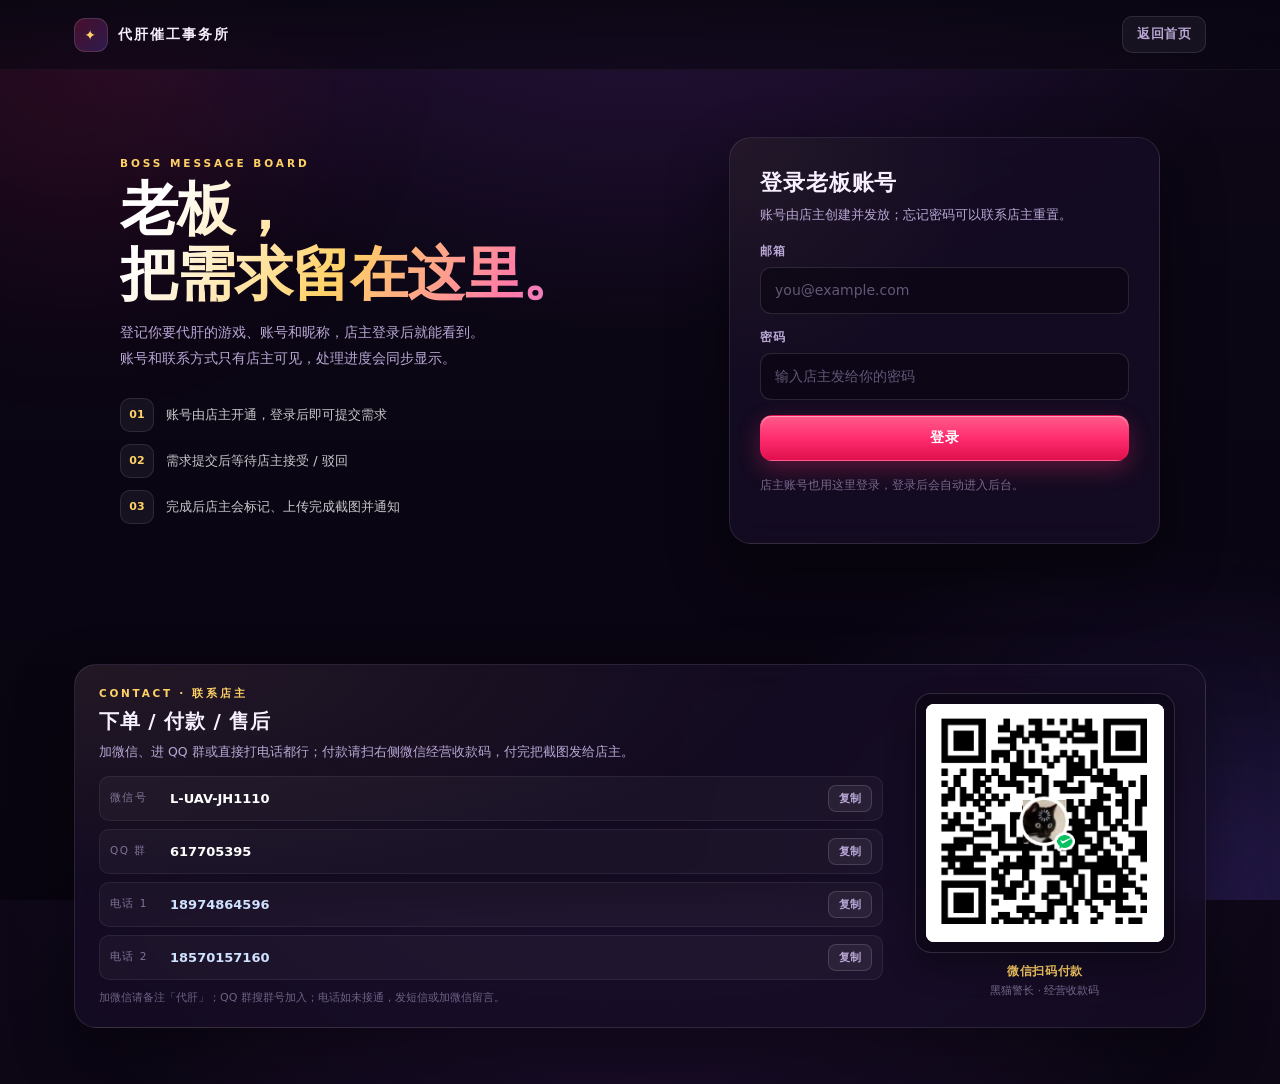
==== commit 7e064945: "Add files via upload" ====
--- a/messages.html
+++ b/messages.html
@@ -9,6 +9,7 @@
   <link rel="icon" href="data:image/svg+xml,%3Csvg xmlns='http://www.w3.org/2000/svg' viewBox='0 0 32 29'%3E%3Cpath fill='%23ff2d6f' d='M16 28S2 18 2 9.5C2 4.8 5.8 1 10.5 1c2.6 0 4.6 1.2 5.5 2.6C16.9 2.2 18.9 1 21.5 1 26.2 1 30 4.8 30 9.5 30 18 16 28 16 28Z'/%3E%3C/svg%3E">
   <title>老板留言 · 代肝催工事务所</title>
   <link rel="stylesheet" href="messages.css">
+  <link rel="stylesheet" href="assets/contact.css">
 </head>
 <body>
   <div class="bg" aria-hidden="true">
@@ -129,6 +130,7 @@
               <small class="form-hint" id="requestImageHint">支持 JPG / PNG / WebP，自动压缩，只有店主能看到。</small>
             </label>
             <button class="btn btn-primary" type="submit">提交需求</button>
+            <p class="form-hint">付款 / 售后问题：<a class="contact-inline-link" href="#contact">拉到页面底部联系店主 ↓</a></p>
             <p class="form-msg" id="requestMsg" role="status"></p>
           </form>
         </div>
@@ -228,6 +230,50 @@
       </div>
     </section>
   </main>
+
+  <!-- 联系店主 / 微信经营收款码 -->
+  <footer class="contact" id="contact">
+    <div class="contact-inner">
+      <div class="contact-copy">
+        <p class="contact-eyebrow">CONTACT · 联系店主</p>
+        <h2>下单 / 付款 / 售后</h2>
+        <p class="contact-lead">加微信、进 QQ 群或直接打电话都行；付款请扫右侧微信经营收款码，付完把截图发给店主。</p>
+        <div class="contact-rows">
+          <div class="contact-row">
+            <span class="contact-label">微信号</span>
+            <b class="contact-value">L-UAV-JH1110</b>
+            <button class="contact-copy-btn" type="button" data-copy="L-UAV-JH1110">复制</button>
+          </div>
+          <div class="contact-row">
+            <span class="contact-label">QQ 群</span>
+            <b class="contact-value">617705395</b>
+            <button class="contact-copy-btn" type="button" data-copy="617705395">复制</button>
+          </div>
+          <div class="contact-row">
+            <span class="contact-label">电话 1</span>
+            <a class="contact-value" href="tel:18974864596">18974864596</a>
+            <button class="contact-copy-btn" type="button" data-copy="18974864596">复制</button>
+          </div>
+          <div class="contact-row">
+            <span class="contact-label">电话 2</span>
+            <a class="contact-value" href="tel:18570157160">18570157160</a>
+            <button class="contact-copy-btn" type="button" data-copy="18570157160">复制</button>
+          </div>
+        </div>
+        <p class="contact-note">加微信请备注「代肝」；QQ 群搜群号加入；电话如未接通，发短信或加微信留言。</p>
+      </div>
+      <figure class="pay-card">
+        <div class="pay-qr">
+          <img class="pay-img" src="assets/wechat-pay.png" alt="微信经营收款码" loading="lazy">
+          <span class="pay-fallback">收款码<br>暂未上传</span>
+        </div>
+        <figcaption>
+          <b>微信扫码付款</b>
+          <small>黑猫警长 · 经营收款码</small>
+        </figcaption>
+      </figure>
+    </div>
+  </footer>
 
   <div class="toast" id="toast" role="status" aria-live="polite"></div>
 
@@ -257,5 +303,6 @@
   <script src="vendor/supabase.js"></script>
   <script src="assets/supabase-config.js"></script>
   <script src="messages.js"></script>
+  <script src="assets/contact.js"></script>
 </body>
 </html>
--- a/assets/contact.css
+++ b/assets/contact.css
@@ -0,0 +1,279 @@
+/* ============================================================
+   联系店主 / 微信经营收款码
+   首页与老板留言板共用
+   ============================================================ */
+
+.contact {
+  position: relative;
+  z-index: 5;
+  width: 100%;
+  max-width: 1180px;
+  margin: 0 auto;
+  padding: 0 24px 56px;
+}
+
+.contact-inner {
+  display: grid;
+  grid-template-columns: minmax(0, 1fr) 272px;
+  align-items: center;
+  gap: 26px;
+  padding: 22px 24px;
+  border-radius: 22px;
+  border: 1px solid rgba(255, 255, 255, 0.1);
+  background:
+    radial-gradient(120% 120% at 0% 0%, rgba(255, 209, 102, 0.07), transparent 52%),
+    rgba(22, 13, 38, 0.78);
+  box-shadow: 0 24px 60px rgba(0, 0, 0, 0.45);
+  backdrop-filter: blur(16px);
+  -webkit-backdrop-filter: blur(16px);
+}
+
+.contact-eyebrow {
+  margin: 0 0 7px;
+  font-size: 10.5px;
+  font-weight: 800;
+  letter-spacing: 0.26em;
+  color: var(--gold, #ffd166);
+}
+
+.contact-copy h2 {
+  margin: 0 0 6px;
+  font-size: 20px;
+  letter-spacing: 0.04em;
+}
+
+.contact-lead {
+  margin: 0 0 14px;
+  color: var(--muted, #b9a8d6);
+  font-size: 12.5px;
+  line-height: 1.7;
+}
+
+.contact-rows {
+  display: flex;
+  flex-direction: column;
+  gap: 8px;
+}
+
+.contact-row {
+  display: flex;
+  flex-wrap: wrap;
+  align-items: center;
+  gap: 8px 10px;
+  padding: 8px 10px;
+  border-radius: 10px;
+  border: 1px solid rgba(255, 255, 255, 0.07);
+  background: rgba(255, 255, 255, 0.035);
+}
+
+.contact-label {
+  flex: none;
+  width: 50px;
+  font-size: 10.5px;
+  letter-spacing: 0.14em;
+  color: rgba(185, 168, 214, 0.65);
+}
+
+.contact-value {
+  min-width: 0;
+  font-size: 13px;
+  font-weight: 700;
+  color: #fff;
+  text-decoration: none;
+  word-break: break-all;
+  -webkit-user-select: text;
+  user-select: text;
+}
+
+a.contact-value {
+  color: #cfe2ff;
+}
+
+a.contact-value:hover {
+  color: #fff;
+  text-decoration: underline;
+}
+
+.contact-copy-btn {
+  flex: none;
+  margin-left: auto;
+  padding: 5px 10px;
+  border-radius: 8px;
+  border: 1px solid rgba(255, 255, 255, 0.14);
+  background: rgba(255, 255, 255, 0.06);
+  color: var(--muted, #b9a8d6);
+  font-family: inherit;
+  font-size: 11px;
+  font-weight: 700;
+  cursor: pointer;
+  transition: color 0.2s ease, border-color 0.2s ease, background 0.2s ease;
+}
+
+.contact-copy-btn:hover {
+  color: #fff;
+  border-color: rgba(255, 255, 255, 0.3);
+}
+
+.contact-copy-btn.is-done {
+  color: #031a13;
+  border-color: transparent;
+  background: linear-gradient(180deg, #6ff0c7, #34d399);
+}
+
+.contact-jump {
+  display: inline-flex;
+  align-items: center;
+  gap: 6px;
+  margin-top: 2px;
+  padding: 5px 10px;
+  border-radius: 999px;
+  border: 1px solid rgba(255, 209, 102, 0.22);
+  background: rgba(255, 209, 102, 0.06);
+  color: rgba(255, 209, 102, 0.88);
+  font-size: 11.5px;
+  font-weight: 700;
+  letter-spacing: 0.04em;
+  text-decoration: none;
+  transition: color 0.2s ease, border-color 0.2s ease, background 0.2s ease;
+}
+
+.contact-jump:hover {
+  color: #fff;
+  border-color: rgba(255, 209, 102, 0.5);
+  background: rgba(255, 209, 102, 0.12);
+}
+
+.contact-inline-link {
+  color: var(--gold, #ffd166);
+  text-decoration: underline;
+  text-underline-offset: 2px;
+}
+
+.contact-inline-link:hover {
+  color: #fff;
+}
+
+.contact-note {
+  margin: 10px 0 0;
+  font-size: 11px;
+  color: rgba(185, 168, 214, 0.55);
+}
+
+.pay-card {
+  display: flex;
+  flex-direction: column;
+  align-items: center;
+  gap: 10px;
+  margin: 0;
+  text-align: center;
+}
+
+.pay-qr {
+  position: relative;
+  display: grid;
+  place-items: center;
+  width: min(100%, 260px);
+  aspect-ratio: 1 / 1;
+  padding: 10px;
+  overflow: hidden;
+  border-radius: 16px;
+  border: 1px solid rgba(255, 255, 255, 0.14);
+  background: rgba(8, 4, 16, 0.55);
+  box-shadow: 0 14px 30px rgba(0, 0, 0, 0.32);
+}
+
+.pay-img {
+  display: block;
+  width: 100%;
+  height: 100%;
+  object-fit: contain;
+  border-radius: 8px;
+  background: #fff;
+}
+
+.pay-fallback {
+  display: none;
+  place-items: center;
+  width: 100%;
+  height: 100%;
+  padding: 10px;
+  border-radius: 8px;
+  border: 1px dashed rgba(255, 209, 102, 0.36);
+  background: rgba(255, 209, 102, 0.05);
+  color: rgba(255, 209, 102, 0.82);
+  font-size: 11.5px;
+  font-weight: 700;
+  line-height: 1.7;
+  letter-spacing: 0.06em;
+  text-align: center;
+}
+
+.pay-card.is-missing .pay-img {
+  display: none;
+}
+
+.pay-card.is-missing .pay-fallback {
+  display: grid;
+}
+
+.pay-card figcaption b {
+  display: block;
+  font-size: 12px;
+  letter-spacing: 0.06em;
+  color: var(--gold, #ffd166);
+}
+
+.pay-card figcaption small {
+  display: block;
+  margin-top: 3px;
+  font-size: 10.5px;
+  line-height: 1.5;
+  color: rgba(185, 168, 214, 0.6);
+}
+
+@media (max-width: 760px) {
+  .contact {
+    padding: 0 14px 46px;
+  }
+
+  .contact-inner {
+    grid-template-columns: 1fr;
+    gap: 18px;
+    padding: 18px;
+    border-radius: 18px;
+  }
+
+  .pay-card {
+    flex-direction: row;
+    align-items: center;
+    justify-content: flex-start;
+    gap: 14px;
+    text-align: left;
+  }
+
+  .pay-qr {
+    flex: none;
+    width: 200px;
+    padding: 8px;
+    border-radius: 13px;
+  }
+
+  .pay-card figcaption b {
+    font-size: 12.5px;
+  }
+}
+
+@media (max-width: 420px) {
+  .contact-label {
+    width: 100%;
+  }
+
+  .pay-card {
+    flex-direction: column;
+    text-align: center;
+  }
+
+  .pay-qr {
+    width: 230px;
+  }
+}
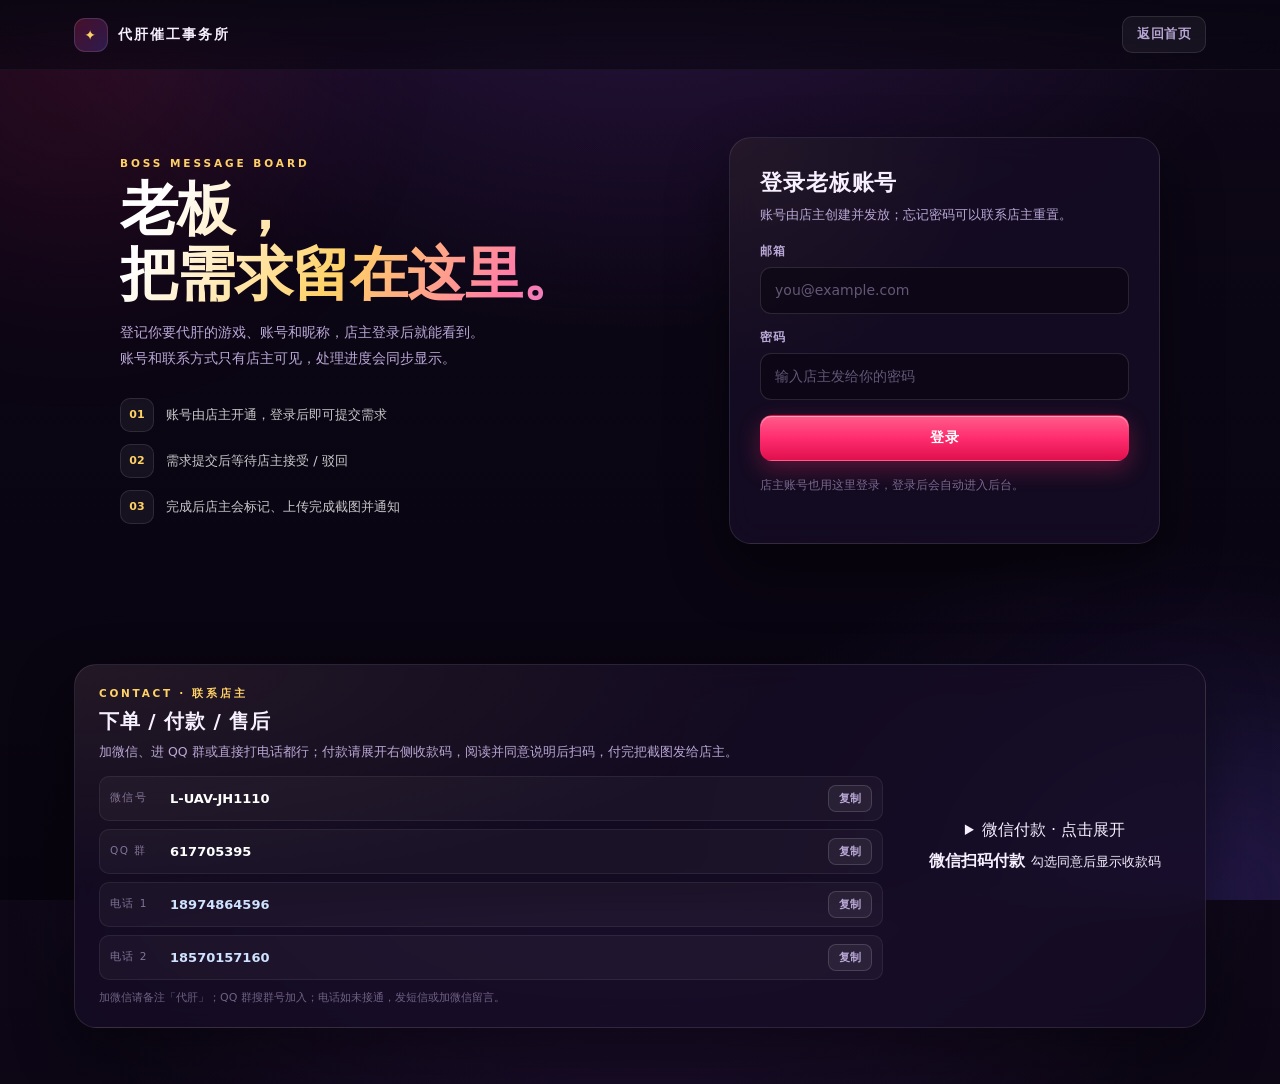
==== commit 0c9c10ca: "Add files via upload" ====
--- a/messages.html
+++ b/messages.html
@@ -10,6 +10,7 @@
   <title>老板留言 · 代肝催工事务所</title>
   <link rel="stylesheet" href="messages.css">
   <link rel="stylesheet" href="assets/contact.css">
+  <link rel="stylesheet" href="assets/wall.css">
 </head>
 <body>
   <div class="bg" aria-hidden="true">
@@ -85,6 +86,18 @@
           <p class="page-sub" id="bossWelcome"></p>
         </div>
         <button class="btn btn-ghost" id="bossRefresh" type="button">刷新</button>
+      </div>
+
+      <div class="panel public-name-panel">
+        <div class="public-name-copy">
+          <b>公开昵称</b>
+          <p>会显示在首页老板留言墙；邮箱、游戏账号、联系方式不会公开。<a class="public-name-link" href="index.html#wall" target="_blank" rel="noreferrer">查看留言墙 →</a></p>
+        </div>
+        <div class="public-name-edit">
+          <input id="publicNameInput" type="text" maxlength="20" placeholder="例如：黑猫警长" autocomplete="nickname">
+          <button class="btn btn-sm btn-ghost" id="publicNameSave" type="button">保存</button>
+        </div>
+        <p class="form-msg" id="publicNameMsg" role="status"></p>
       </div>
 
       <div class="boss-grid">
@@ -182,6 +195,15 @@
             <div id="gameStats" class="game-stats"></div>
           </div>
         </div>
+        <div class="stats-block boss-urge-block">
+          <div class="list-head">
+            <h3>老板催更次数</h3>
+            <span class="count" id="bossUrgeHint">只统计登录过留言板的老板 · 满 30 次提醒一次</span>
+          </div>
+          <div class="boss-urge-list" id="bossUrgeList">
+            <p class="empty">加载中…</p>
+          </div>
+        </div>
       </div>
 
       <div class="admin-bar">
@@ -222,6 +244,17 @@
         </div>
       </div>
 
+      <div class="panel wall-admin-panel">
+        <div class="list-head">
+          <h2>首页留言墙</h2>
+          <span class="count" id="wallAdminCount">0 条</span>
+        </div>
+        <p class="panel-sub">老板公开发布的留言；这里能看到老板邮箱，方便管理。删除后首页立刻消失。</p>
+        <div class="wall-admin-list" id="wallAdminList">
+          <p class="empty">加载中…</p>
+        </div>
+      </div>
+
       <div class="request-list admin-list" id="adminList">
         <p class="empty">还没有老板留言。</p>
       </div>
@@ -237,7 +270,7 @@
       <div class="contact-copy">
         <p class="contact-eyebrow">CONTACT · 联系店主</p>
         <h2>下单 / 付款 / 售后</h2>
-        <p class="contact-lead">加微信、进 QQ 群或直接打电话都行；付款请扫右侧微信经营收款码，付完把截图发给店主。</p>
+        <p class="contact-lead">加微信、进 QQ 群或直接打电话都行；付款请展开右侧收款码，阅读并同意说明后扫码，付完把截图发给店主。</p>
         <div class="contact-rows">
           <div class="contact-row">
             <span class="contact-label">微信号</span>
@@ -262,16 +295,25 @@
         </div>
         <p class="contact-note">加微信请备注「代肝」；QQ 群搜群号加入；电话如未接通，发短信或加微信留言。</p>
       </div>
-      <figure class="pay-card">
-        <div class="pay-qr">
-          <img class="pay-img" src="assets/wechat-pay.png" alt="微信经营收款码" loading="lazy">
-          <span class="pay-fallback">收款码<br>暂未上传</span>
-        </div>
-        <figcaption>
+      <div class="pay-card">
+        <details class="pay-details">
+          <summary class="pay-summary">微信付款 · 点击展开</summary>
+          <div class="pay-panel">
+            <div class="pay-consent">
+              <input type="checkbox" id="payAgree" data-pay-agree>
+              <label for="payAgree">我已阅读并同意 <a href="terms.html" target="_blank" rel="noreferrer">《付款与服务说明》</a>，并了解代肝服务的账号风险与退款规则。</label>
+            </div>
+            <div class="pay-qr" hidden>
+              <img class="pay-img" src="assets/wechat-pay.png" alt="微信经营收款码" loading="lazy">
+              <span class="pay-fallback">收款码<br>暂未上传</span>
+            </div>
+          </div>
+        </details>
+        <div class="pay-caption">
           <b>微信扫码付款</b>
-          <small>黑猫警长 · 经营收款码</small>
-        </figcaption>
-      </figure>
+          <small>勾选同意后显示收款码</small>
+        </div>
+      </div>
     </div>
   </footer>
 
--- a/messages.css
+++ b/messages.css
@@ -1166,6 +1166,103 @@
 .game-row span:last-child {
   color: var(--gold);
   font-weight: 700;
+}
+
+/* 每个老板的催更次数 */
+.boss-urge-block {
+  margin-top: 16px;
+  padding-top: 14px;
+  border-top: 1px dashed rgba(255, 255, 255, 0.08);
+}
+
+.boss-urge-block .list-head {
+  align-items: baseline;
+  margin-bottom: 10px;
+}
+
+.boss-urge-block .list-head h3 { margin: 0; }
+
+.boss-urge-block .count { font-size: 10.5px; }
+
+.boss-urge-list {
+  display: flex;
+  flex-direction: column;
+  gap: 7px;
+}
+
+.boss-urge-row {
+  display: flex;
+  flex-wrap: wrap;
+  align-items: center;
+  gap: 8px 12px;
+  padding: 10px 12px;
+  border-radius: 10px;
+  border: 1px solid rgba(255, 255, 255, 0.08);
+  background: rgba(255, 255, 255, 0.03);
+}
+
+.boss-urge-main {
+  flex: 1 1 170px;
+  min-width: 0;
+}
+
+.boss-urge-name {
+  font-size: 13px;
+  font-weight: 700;
+  color: rgba(255, 255, 255, 0.92);
+}
+
+.boss-urge-mail {
+  margin-top: 1px;
+  font-size: 10.5px;
+  color: var(--muted);
+  word-break: break-all;
+}
+
+.boss-urge-last {
+  margin-top: 3px;
+  font-size: 10px;
+  color: rgba(185, 168, 214, 0.5);
+}
+
+.boss-urge-meta {
+  display: flex;
+  flex-wrap: wrap;
+  align-items: center;
+  justify-content: flex-end;
+  gap: 8px 10px;
+  margin-left: auto;
+}
+
+.boss-urge-count {
+  font-size: 18px;
+  font-weight: 800;
+  line-height: 1;
+  color: var(--gold);
+  white-space: nowrap;
+}
+
+.boss-urge-count small {
+  margin-left: 2px;
+  font-size: 10px;
+  font-weight: 600;
+  color: var(--muted);
+}
+
+.boss-urge-state {
+  font-size: 10.5px;
+  color: var(--muted);
+  white-space: nowrap;
+}
+
+.boss-urge-state.is-wait { color: var(--gold); }
+.boss-urge-state.is-sent { color: var(--mint); }
+.boss-urge-state.is-zero { color: rgba(185, 168, 214, 0.45); }
+
+.boss-urge-row .btn {
+  flex: none;
+  padding: 6px 10px;
+  font-size: 11px;
 }
 
 .admin-bar {
@@ -1360,6 +1457,8 @@
   .stat-cards { grid-template-columns: repeat(2, minmax(0, 1fr)); }
   .stat-card .stat-v { font-size: 19px; }
   .cleanup-tip { width: 100%; margin-left: 0; }
+  .boss-urge-row { align-items: flex-start; }
+  .boss-urge-meta { width: 100%; margin-left: 0; justify-content: flex-start; }
 }
 
 @media (prefers-reduced-motion: reduce) {
--- a/assets/wall.css
+++ b/assets/wall.css
@@ -0,0 +1,489 @@
+/* ============================================================
+   首页老板留言墙 + 公开昵称设置 + 店主留言管理
+   首页和老板留言板共用
+   ============================================================ */
+
+[hidden] { display: none !important; }
+
+/* ---------- 老板端：公开昵称设置 ---------- */
+
+.public-name-panel {
+  display: grid;
+  grid-template-columns: minmax(0, 1fr) auto;
+  align-items: center;
+  gap: 6px 18px;
+  margin-bottom: 18px;
+  padding: 15px 18px;
+}
+
+.public-name-copy b {
+  display: block;
+  margin-bottom: 4px;
+  color: var(--gold, #ffd166);
+  font-size: 13px;
+  letter-spacing: 0.04em;
+}
+
+.public-name-copy p {
+  margin: 0;
+  color: var(--muted, #b9a8d6);
+  font-size: 12px;
+  line-height: 1.7;
+}
+
+.public-name-edit {
+  display: flex;
+  align-items: center;
+  gap: 8px;
+}
+
+.public-name-edit input {
+  width: 180px;
+  padding: 9px 12px;
+  border-radius: 10px;
+  border: 1px solid rgba(255, 255, 255, 0.12);
+  background: rgba(8, 4, 16, 0.55);
+  color: var(--text, #f7f0ff);
+  font-family: inherit;
+  font-size: 13px;
+  outline: none;
+  transition: border-color 0.2s ease, box-shadow 0.2s ease;
+}
+
+.public-name-edit input:focus {
+  border-color: rgba(255, 122, 168, 0.7);
+  box-shadow: 0 0 0 3px rgba(255, 45, 111, 0.15);
+}
+
+.public-name-edit .btn { flex: none; }
+
+.public-name-panel .form-msg {
+  grid-column: 1 / -1;
+  margin: 0;
+  min-height: 0;
+}
+
+.public-name-link {
+  display: inline-block;
+  margin-top: 4px;
+  color: var(--gold, #ffd166);
+  font-size: 11px;
+  text-decoration: underline;
+  text-underline-offset: 2px;
+}
+
+/* ---------- 首页留言墙 ---------- */
+
+.wall {
+  position: relative;
+  z-index: 5;
+  width: 100%;
+  max-width: 1180px;
+  margin: 0 auto;
+  padding: 10px 24px 4px;
+}
+
+.wall-inner {
+  padding: 24px;
+  border-radius: 22px;
+  border: 1px solid rgba(255, 255, 255, 0.1);
+  background:
+    radial-gradient(120% 120% at 0% 0%, rgba(255, 209, 102, 0.07), transparent 52%),
+    rgba(22, 13, 38, 0.78);
+  box-shadow: 0 24px 60px rgba(0, 0, 0, 0.45);
+  backdrop-filter: blur(16px);
+  -webkit-backdrop-filter: blur(16px);
+}
+
+.wall-head {
+  margin-bottom: 18px;
+}
+
+.wall-eyebrow {
+  margin: 0 0 7px;
+  font-size: 10.5px;
+  font-weight: 800;
+  letter-spacing: 0.26em;
+  color: var(--gold, #ffd166);
+}
+
+.wall-head h2 {
+  margin: 0 0 6px;
+  font-size: 22px;
+  letter-spacing: 0.03em;
+}
+
+.wall-sub {
+  max-width: 760px;
+  margin: 0;
+  color: var(--muted, #b9a8d6);
+  font-size: 12.5px;
+  line-height: 1.75;
+}
+
+.wall-body {
+  display: grid;
+  grid-template-columns: minmax(0, 1fr) 330px;
+  align-items: start;
+  gap: 18px;
+}
+
+.wall-feed {
+  display: grid;
+  grid-template-columns: repeat(auto-fill, minmax(210px, 1fr));
+  gap: 10px;
+}
+
+.wall-card {
+  padding: 14px;
+  border-radius: 14px;
+  border: 1px solid rgba(255, 255, 255, 0.09);
+  background: rgba(255, 255, 255, 0.035);
+}
+
+.wall-card-top {
+  display: flex;
+  align-items: baseline;
+  justify-content: space-between;
+  gap: 8px;
+}
+
+.wall-nickname {
+  overflow: hidden;
+  color: var(--gold, #ffd166);
+  font-size: 12.5px;
+  font-weight: 800;
+  white-space: nowrap;
+  text-overflow: ellipsis;
+}
+
+.wall-stars-view {
+  flex: none;
+  color: var(--gold, #ffd166);
+  font-size: 11px;
+  letter-spacing: 0.1em;
+  white-space: nowrap;
+}
+
+.wall-text {
+  margin: 8px 0 10px;
+  color: rgba(255, 255, 255, 0.87);
+  font-size: 12.5px;
+  line-height: 1.75;
+  white-space: pre-wrap;
+  word-break: break-word;
+  -webkit-user-select: text;
+  user-select: text;
+}
+
+.wall-date {
+  color: rgba(185, 168, 214, 0.5);
+  font-size: 10px;
+}
+
+.wall-empty,
+.wall-loading,
+.wall-error {
+  grid-column: 1 / -1;
+  margin: 0;
+  padding: 22px 12px;
+  text-align: center;
+  color: var(--muted, #b9a8d6);
+  font-size: 12px;
+  line-height: 1.7;
+}
+
+.wall-error { color: #ff8aa0; }
+
+.wall-side {
+  display: flex;
+  flex-direction: column;
+  gap: 10px;
+}
+
+.wall-form,
+.wall-login {
+  padding: 16px;
+  border-radius: 16px;
+  border: 1px solid rgba(255, 209, 102, 0.2);
+  background:
+    linear-gradient(140deg, rgba(255, 209, 102, 0.06), rgba(255, 45, 111, 0.04)),
+    rgba(8, 4, 16, 0.4);
+}
+
+.wall-form h3 {
+  margin: 0 0 2px;
+  font-size: 15px;
+  letter-spacing: 0.03em;
+}
+
+.wall-field {
+  display: flex;
+  flex-direction: column;
+  gap: 5px;
+  margin-top: 10px;
+}
+
+.wall-field > span {
+  color: var(--muted, #b9a8d6);
+  font-size: 10.5px;
+  font-weight: 700;
+  letter-spacing: 0.08em;
+}
+
+.wall-field > span b { color: var(--pink-soft, #ff7aa8); }
+
+.wall-field input,
+.wall-field textarea {
+  width: 100%;
+  padding: 9px 11px;
+  border-radius: 10px;
+  border: 1px solid rgba(255, 255, 255, 0.12);
+  background: rgba(8, 4, 16, 0.55);
+  color: var(--text, #f7f0ff);
+  font-family: inherit;
+  font-size: 12.5px;
+  line-height: 1.6;
+  outline: none;
+  resize: vertical;
+  -webkit-user-select: text;
+  user-select: text;
+  transition: border-color 0.2s ease, box-shadow 0.2s ease;
+}
+
+.wall-field input:focus,
+.wall-field textarea:focus {
+  border-color: rgba(255, 122, 168, 0.7);
+  box-shadow: 0 0 0 3px rgba(255, 45, 111, 0.15);
+}
+
+.wall-field input::placeholder,
+.wall-field textarea::placeholder {
+  color: rgba(185, 168, 214, 0.5);
+}
+
+.wall-rating {
+  display: flex;
+  flex-direction: column;
+  gap: 4px;
+  margin-top: 10px;
+}
+
+.wall-rating > span {
+  color: var(--muted, #b9a8d6);
+  font-size: 10.5px;
+  font-weight: 700;
+  letter-spacing: 0.08em;
+}
+
+.wall-stars {
+  display: flex;
+  gap: 2px;
+}
+
+.wall-stars button {
+  padding: 0 2px;
+  border: 0;
+  background: transparent;
+  color: rgba(255, 255, 255, 0.2);
+  font-size: 23px;
+  line-height: 1;
+  cursor: pointer;
+  transition: color 0.15s ease, transform 0.15s ease;
+}
+
+.wall-stars button:hover,
+.wall-stars button.is-on {
+  color: var(--gold, #ffd166);
+  transform: translateY(-1px);
+}
+
+.wall-submit {
+  width: 100%;
+  margin-top: 12px;
+  padding: 10px 14px;
+  border: 0;
+  border-radius: 10px;
+  background: linear-gradient(180deg, #ff5c8a, #ff2d6f 55%, #e00f4d);
+  box-shadow: 0 8px 18px rgba(255, 45, 111, 0.25);
+  color: #fff;
+  font-family: inherit;
+  font-size: 13px;
+  font-weight: 800;
+  letter-spacing: 0.05em;
+  cursor: pointer;
+}
+
+.wall-submit:disabled {
+  opacity: 0.55;
+  cursor: not-allowed;
+}
+
+.wall-msg {
+  min-height: 16px;
+  margin: 8px 0 0;
+  color: var(--muted, #b9a8d6);
+  font-size: 11.5px;
+  line-height: 1.6;
+}
+
+.wall-msg.is-error { color: #ff8aa0; }
+.wall-msg.is-ok { color: var(--mint, #2ee6c5); }
+
+.wall-note {
+  margin: 8px 0 0;
+  color: rgba(185, 168, 214, 0.55);
+  font-size: 10.5px;
+  line-height: 1.65;
+}
+
+.wall-login {
+  text-align: center;
+}
+
+.wall-login p {
+  margin: 0 0 10px;
+  color: var(--muted, #b9a8d6);
+  font-size: 12px;
+  line-height: 1.7;
+}
+
+.wall-login a {
+  color: var(--gold, #ffd166);
+  font-size: 12.5px;
+  font-weight: 700;
+  text-decoration: underline;
+  text-underline-offset: 2px;
+}
+
+.wall-owner-note {
+  margin: 0;
+  color: var(--muted, #b9a8d6);
+  font-size: 11.5px;
+  line-height: 1.7;
+}
+
+/* ---------- 店主端：留言墙管理 ---------- */
+
+.wall-admin-panel {
+  margin-bottom: 16px;
+  padding: 18px 20px;
+}
+
+.wall-admin-panel .panel-sub {
+  margin-bottom: 12px;
+}
+
+.wall-admin-list {
+  display: flex;
+  flex-direction: column;
+  gap: 8px;
+}
+
+.wall-admin-row {
+  display: flex;
+  align-items: flex-start;
+  gap: 12px;
+  padding: 10px 12px;
+  border-radius: 12px;
+  border: 1px solid rgba(255, 255, 255, 0.08);
+  background: rgba(255, 255, 255, 0.03);
+}
+
+.wall-admin-main {
+  flex: 1;
+  min-width: 0;
+}
+
+.wall-admin-top {
+  display: flex;
+  flex-wrap: wrap;
+  align-items: baseline;
+  gap: 8px;
+}
+
+.wall-admin-name {
+  color: var(--gold, #ffd166);
+  font-size: 13px;
+  font-weight: 700;
+}
+
+.wall-admin-stars {
+  color: var(--gold, #ffd166);
+  font-size: 11px;
+  letter-spacing: 0.1em;
+}
+
+.wall-admin-text {
+  margin: 5px 0;
+  color: rgba(255, 255, 255, 0.85);
+  font-size: 12px;
+  line-height: 1.65;
+  white-space: pre-wrap;
+  word-break: break-word;
+}
+
+.wall-admin-meta {
+  color: rgba(185, 168, 214, 0.55);
+  font-size: 10px;
+  line-height: 1.6;
+  word-break: break-all;
+}
+
+.wall-admin-row .btn {
+  flex: none;
+  padding: 6px 10px;
+  font-size: 11px;
+}
+
+/* ---------- 响应式 ---------- */
+
+@media (max-width: 980px) {
+  .wall-body {
+    grid-template-columns: 1fr;
+  }
+
+  .wall-side {
+    order: -1;
+  }
+}
+
+@media (max-width: 760px) {
+  .wall {
+    padding: 0 14px 4px;
+  }
+
+  .wall-inner {
+    padding: 18px;
+    border-radius: 18px;
+  }
+
+  .wall-head h2 { font-size: 20px; }
+
+  .wall-feed {
+    grid-template-columns: 1fr;
+  }
+
+  .public-name-panel {
+    grid-template-columns: 1fr;
+    padding: 14px;
+  }
+
+  .public-name-edit {
+    width: 100%;
+  }
+
+  .public-name-edit input {
+    flex: 1;
+    min-width: 0;
+    width: auto;
+  }
+
+  .wall-admin-row {
+    flex-wrap: wrap;
+  }
+
+  .wall-admin-row .btn {
+    margin-left: auto;
+  }
+}
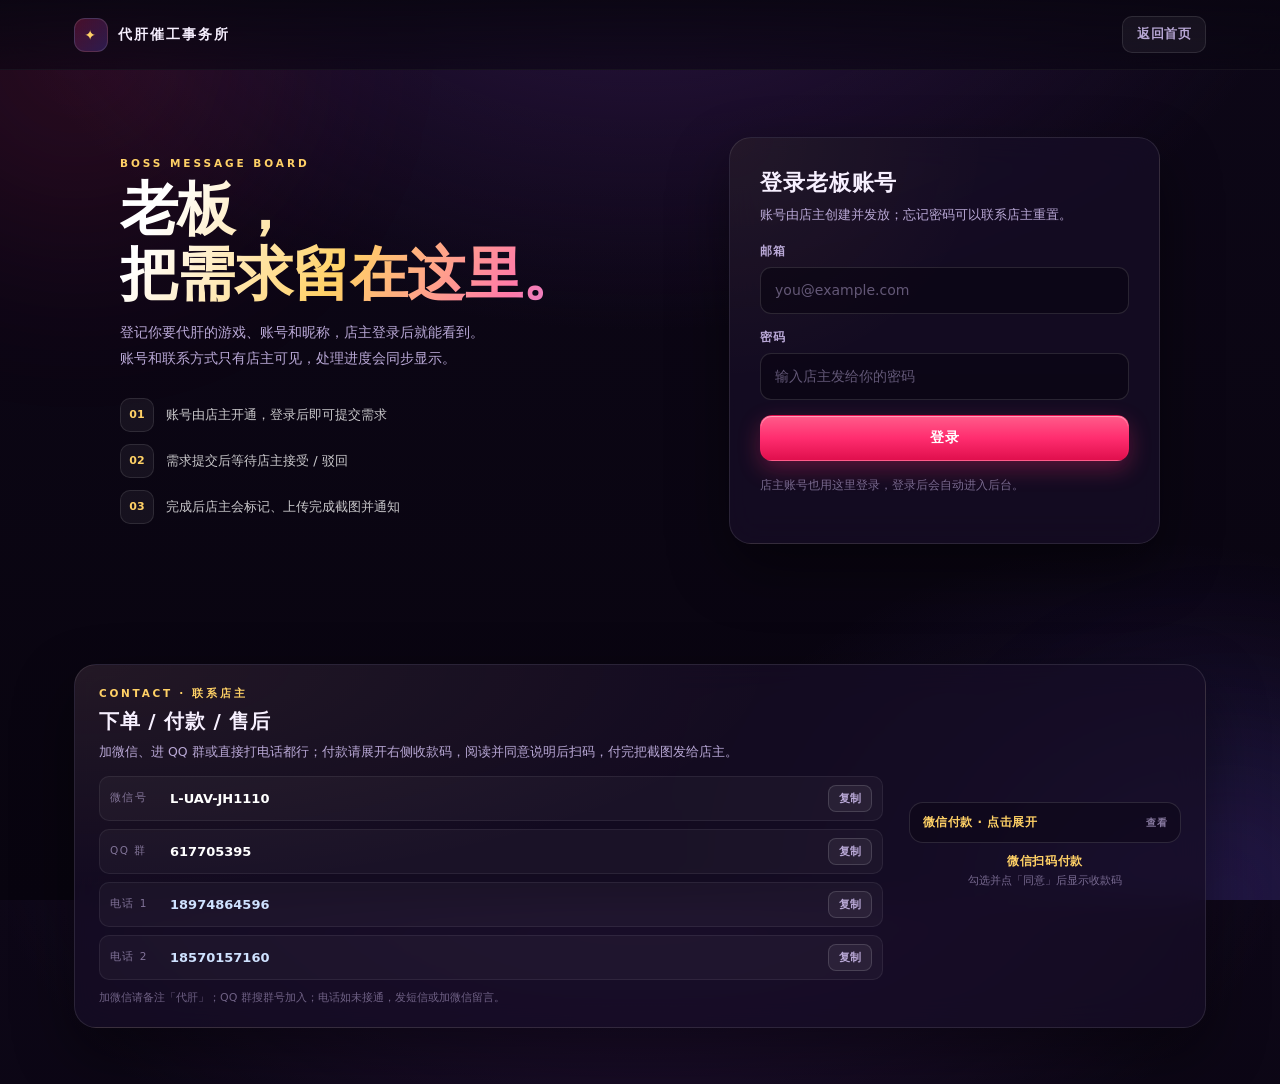
==== commit f48f0981: "Add files via upload" ====
--- a/messages.html
+++ b/messages.html
@@ -303,6 +303,7 @@
               <input type="checkbox" id="payAgree" data-pay-agree>
               <label for="payAgree">我已阅读并同意 <a href="terms.html" target="_blank" rel="noreferrer">《付款与服务说明》</a>，并了解代肝服务的账号风险与退款规则。</label>
             </div>
+            <button class="pay-agree-btn" type="button" data-pay-confirm disabled>同意并查看收款码</button>
             <div class="pay-qr" hidden>
               <img class="pay-img" src="assets/wechat-pay.png" alt="微信经营收款码" loading="lazy">
               <span class="pay-fallback">收款码<br>暂未上传</span>
@@ -311,7 +312,7 @@
         </details>
         <div class="pay-caption">
           <b>微信扫码付款</b>
-          <small>勾选同意后显示收款码</small>
+          <small>勾选并点「同意」后显示收款码</small>
         </div>
       </div>
     </div>
--- a/assets/contact.css
+++ b/assets/contact.css
@@ -2,6 +2,8 @@
    联系店主 / 微信经营收款码
    首页与老板留言板共用
    ============================================================ */
+
+[hidden] { display: none !important; }
 
 .contact {
   position: relative;
@@ -164,8 +166,120 @@
   flex-direction: column;
   align-items: center;
   gap: 10px;
+  width: 100%;
   margin: 0;
   text-align: center;
+}
+
+.pay-details {
+  width: 100%;
+  overflow: hidden;
+  border-radius: 14px;
+  border: 1px solid rgba(255, 255, 255, 0.12);
+  background: rgba(8, 4, 16, 0.4);
+}
+
+.pay-summary {
+  display: flex;
+  align-items: center;
+  justify-content: space-between;
+  gap: 8px;
+  padding: 11px 13px;
+  color: var(--gold, #ffd166);
+  font-size: 12px;
+  font-weight: 800;
+  letter-spacing: 0.04em;
+  cursor: pointer;
+  list-style: none;
+}
+
+.pay-summary::-webkit-details-marker {
+  display: none;
+}
+
+.pay-summary::after {
+  content: "查看";
+  flex: none;
+  color: rgba(185, 168, 214, 0.7);
+  font-size: 10px;
+  font-weight: 700;
+}
+
+.pay-details[open] .pay-summary::after {
+  content: "收起";
+}
+
+.pay-panel {
+  display: flex;
+  flex-direction: column;
+  gap: 10px;
+  padding: 0 12px 12px;
+}
+
+.pay-consent {
+  display: flex;
+  align-items: flex-start;
+  gap: 8px;
+  padding: 9px 10px;
+  border-radius: 9px;
+  border: 1px solid rgba(255, 209, 102, 0.16);
+  background: rgba(255, 209, 102, 0.04);
+  text-align: left;
+}
+
+.pay-consent input {
+  flex: none;
+  width: 15px;
+  height: 15px;
+  margin-top: 1px;
+  accent-color: #ff2d6f;
+  cursor: pointer;
+}
+
+.pay-consent label {
+  color: rgba(185, 168, 214, 0.82);
+  font-size: 10.5px;
+  line-height: 1.65;
+  cursor: pointer;
+}
+
+.pay-consent a {
+  color: var(--gold, #ffd166);
+  text-decoration: underline;
+  text-underline-offset: 2px;
+}
+
+.pay-agree-btn {
+  width: 100%;
+  padding: 10px 12px;
+  border: 0;
+  border-radius: 9px;
+  background: linear-gradient(180deg, #ff5c8a, #ff2d6f 55%, #e00f4d);
+  box-shadow: 0 8px 18px rgba(255, 45, 111, 0.22);
+  color: #fff;
+  font-family: inherit;
+  font-size: 12px;
+  font-weight: 800;
+  letter-spacing: 0.04em;
+  cursor: pointer;
+  transition: filter 0.2s ease, opacity 0.2s ease;
+}
+
+.pay-agree-btn:hover {
+  filter: brightness(1.06);
+}
+
+.pay-agree-btn:disabled {
+  opacity: 0.45;
+  cursor: not-allowed;
+  filter: none;
+}
+
+.pay-agree-btn.is-confirmed {
+  background: linear-gradient(180deg, #6ff0c7, #34d399);
+  box-shadow: 0 8px 18px rgba(52, 211, 153, 0.2);
+  color: #031a13;
+  opacity: 1;
 }
 
 .pay-qr {
@@ -174,6 +288,7 @@
   place-items: center;
   width: min(100%, 260px);
   aspect-ratio: 1 / 1;
+  margin: 0 auto;
   padding: 10px;
   overflow: hidden;
   border-radius: 16px;
@@ -216,14 +331,14 @@
   display: grid;
 }
 
-.pay-card figcaption b {
+.pay-caption b {
   display: block;
   font-size: 12px;
   letter-spacing: 0.06em;
   color: var(--gold, #ffd166);
 }
 
-.pay-card figcaption small {
+.pay-caption small {
   display: block;
   margin-top: 3px;
   font-size: 10.5px;
@@ -244,21 +359,22 @@
   }
 
   .pay-card {
-    flex-direction: row;
-    align-items: center;
-    justify-content: flex-start;
-    gap: 14px;
+    flex-direction: column;
+    align-items: stretch;
     text-align: left;
   }
 
+  .pay-caption {
+    text-align: center;
+  }
+
   .pay-qr {
-    flex: none;
     width: 200px;
     padding: 8px;
     border-radius: 13px;
   }
 
-  .pay-card figcaption b {
+  .pay-caption b {
     font-size: 12.5px;
   }
 }
@@ -268,11 +384,6 @@
     width: 100%;
   }
 
-  .pay-card {
-    flex-direction: column;
-    text-align: center;
-  }
-
   .pay-qr {
     width: 230px;
   }
